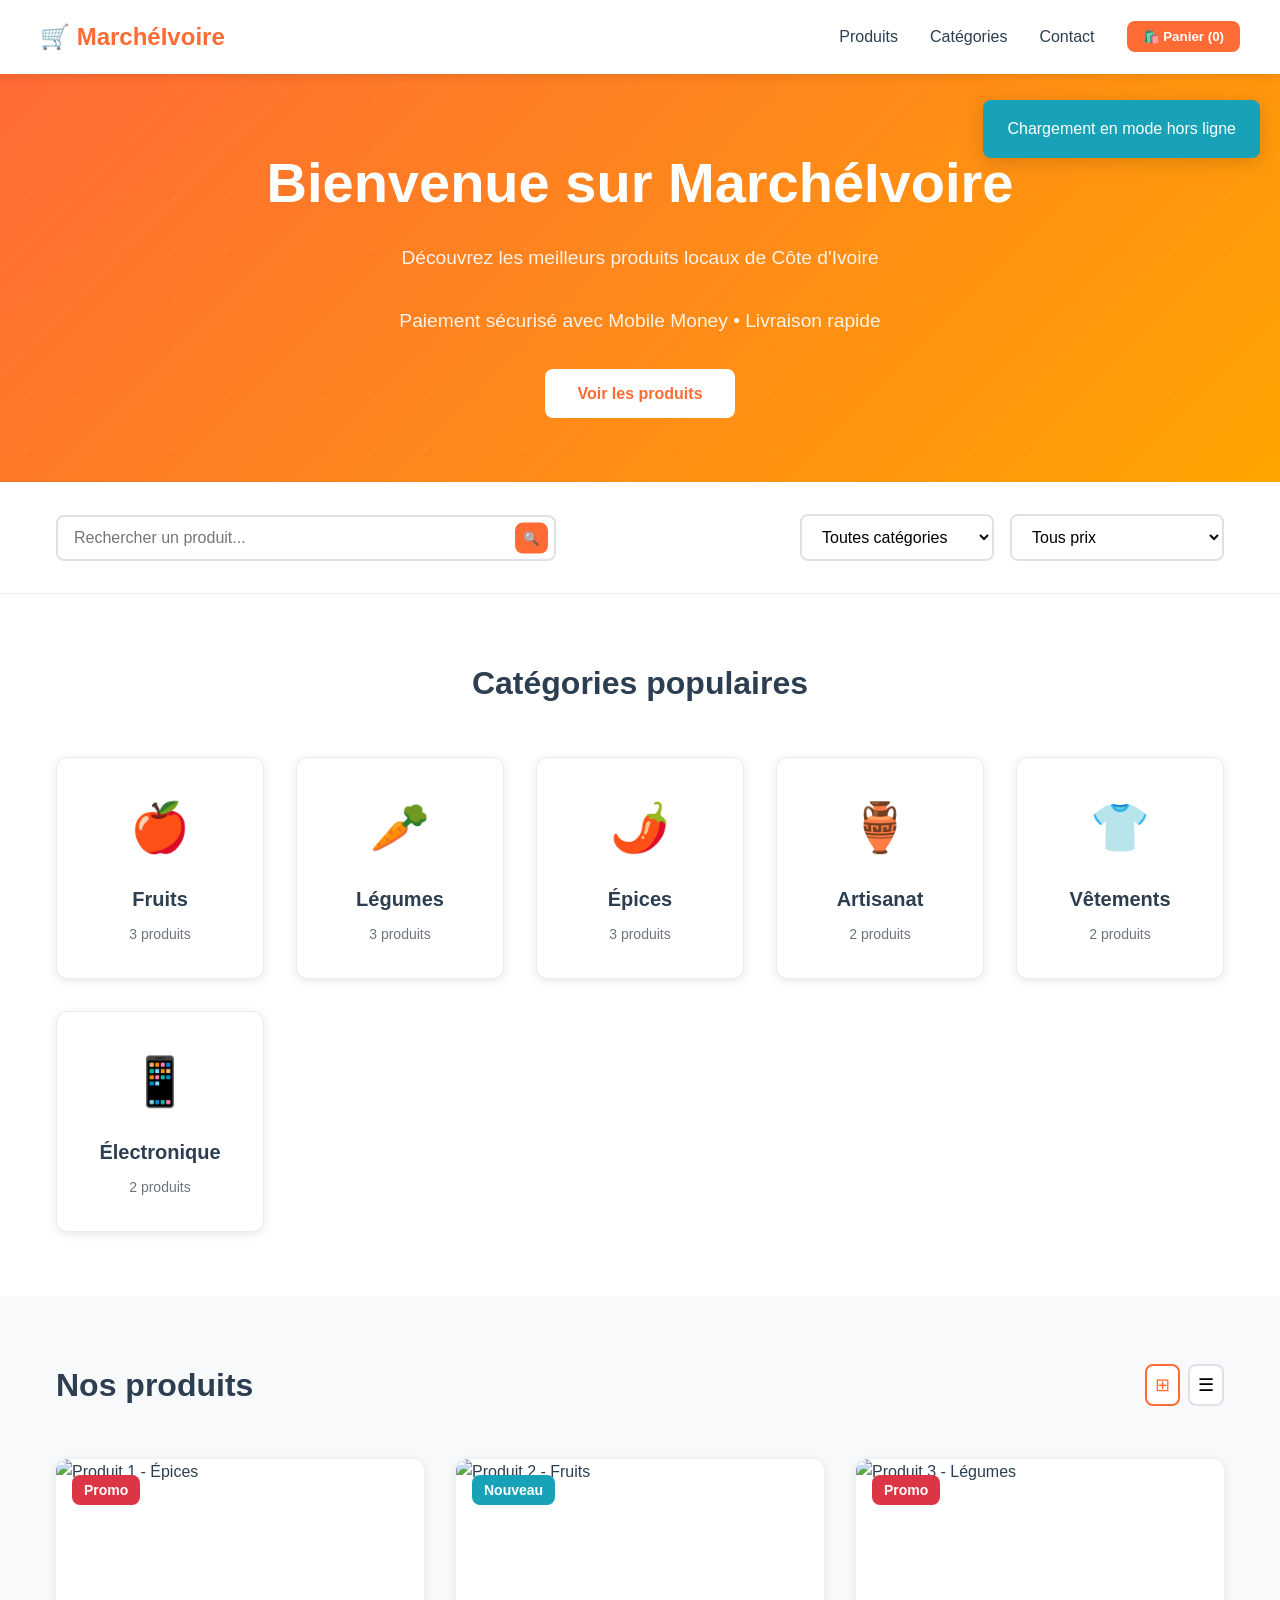
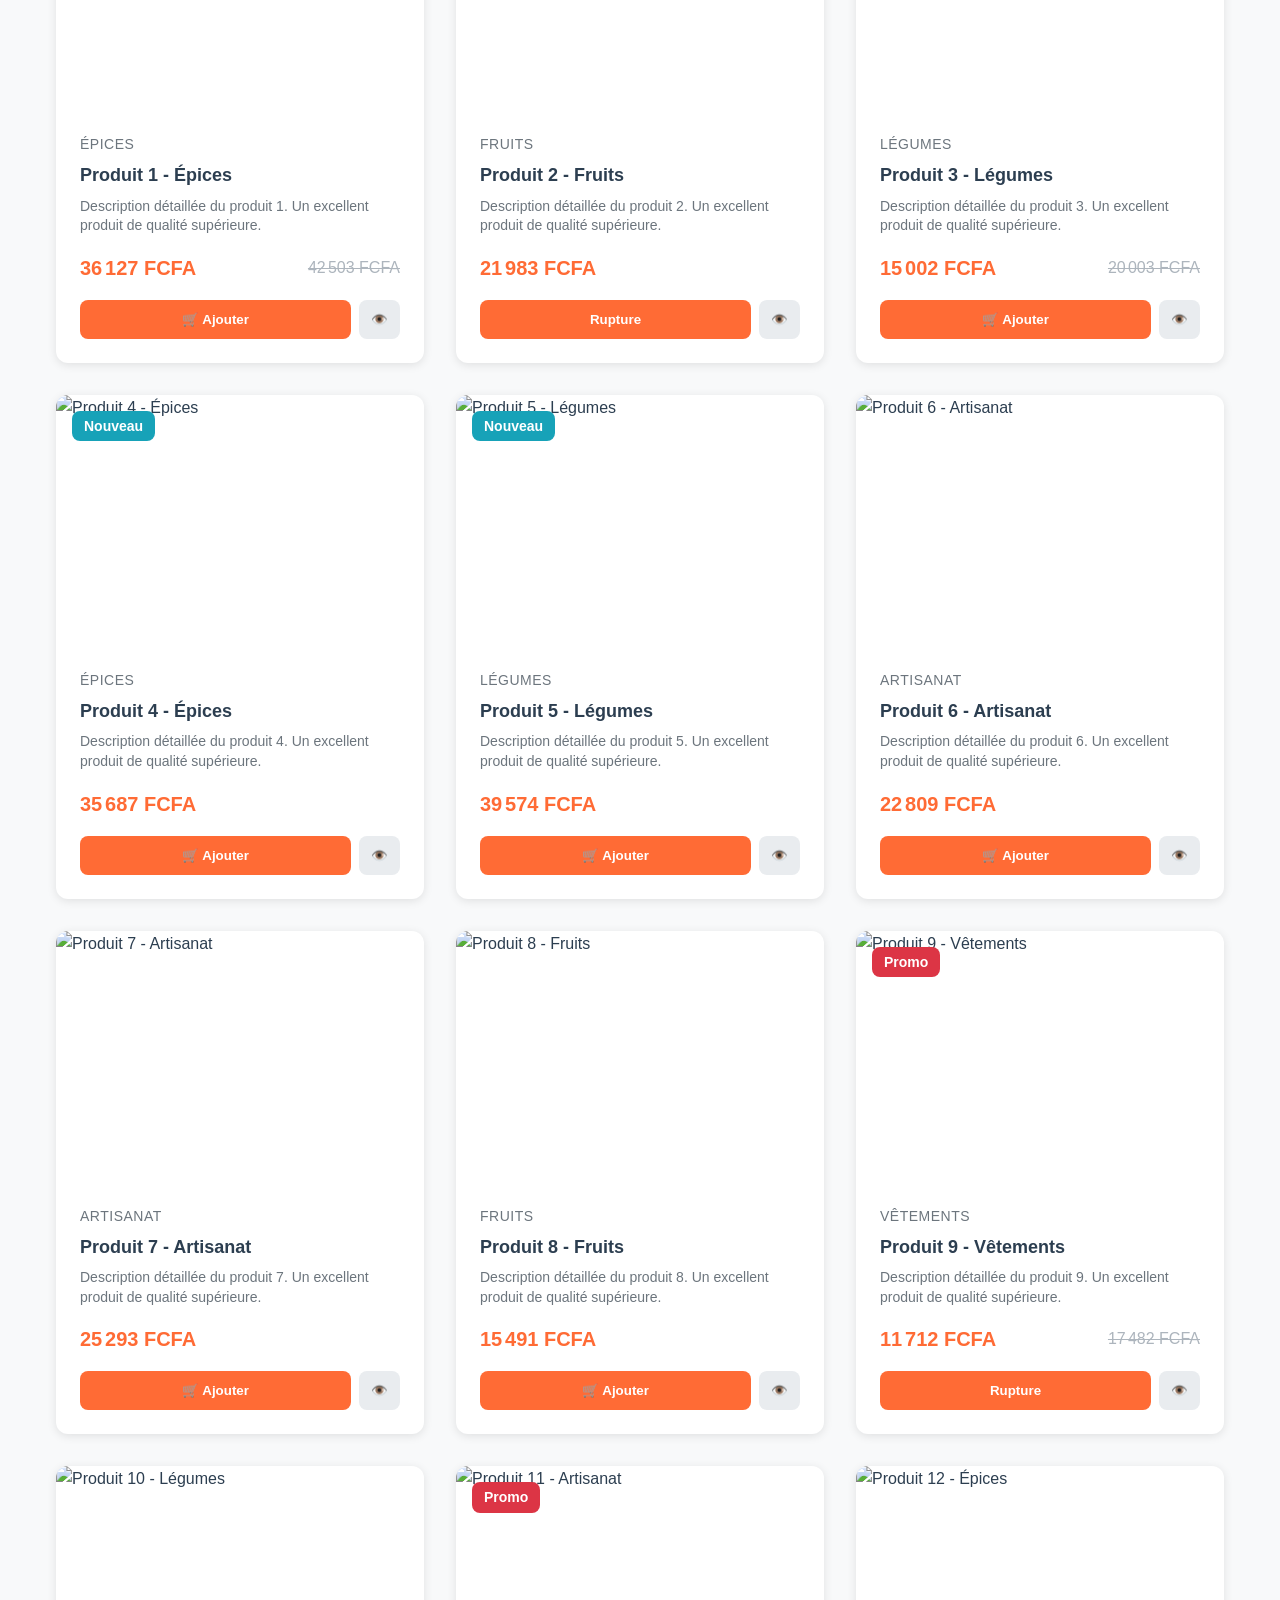
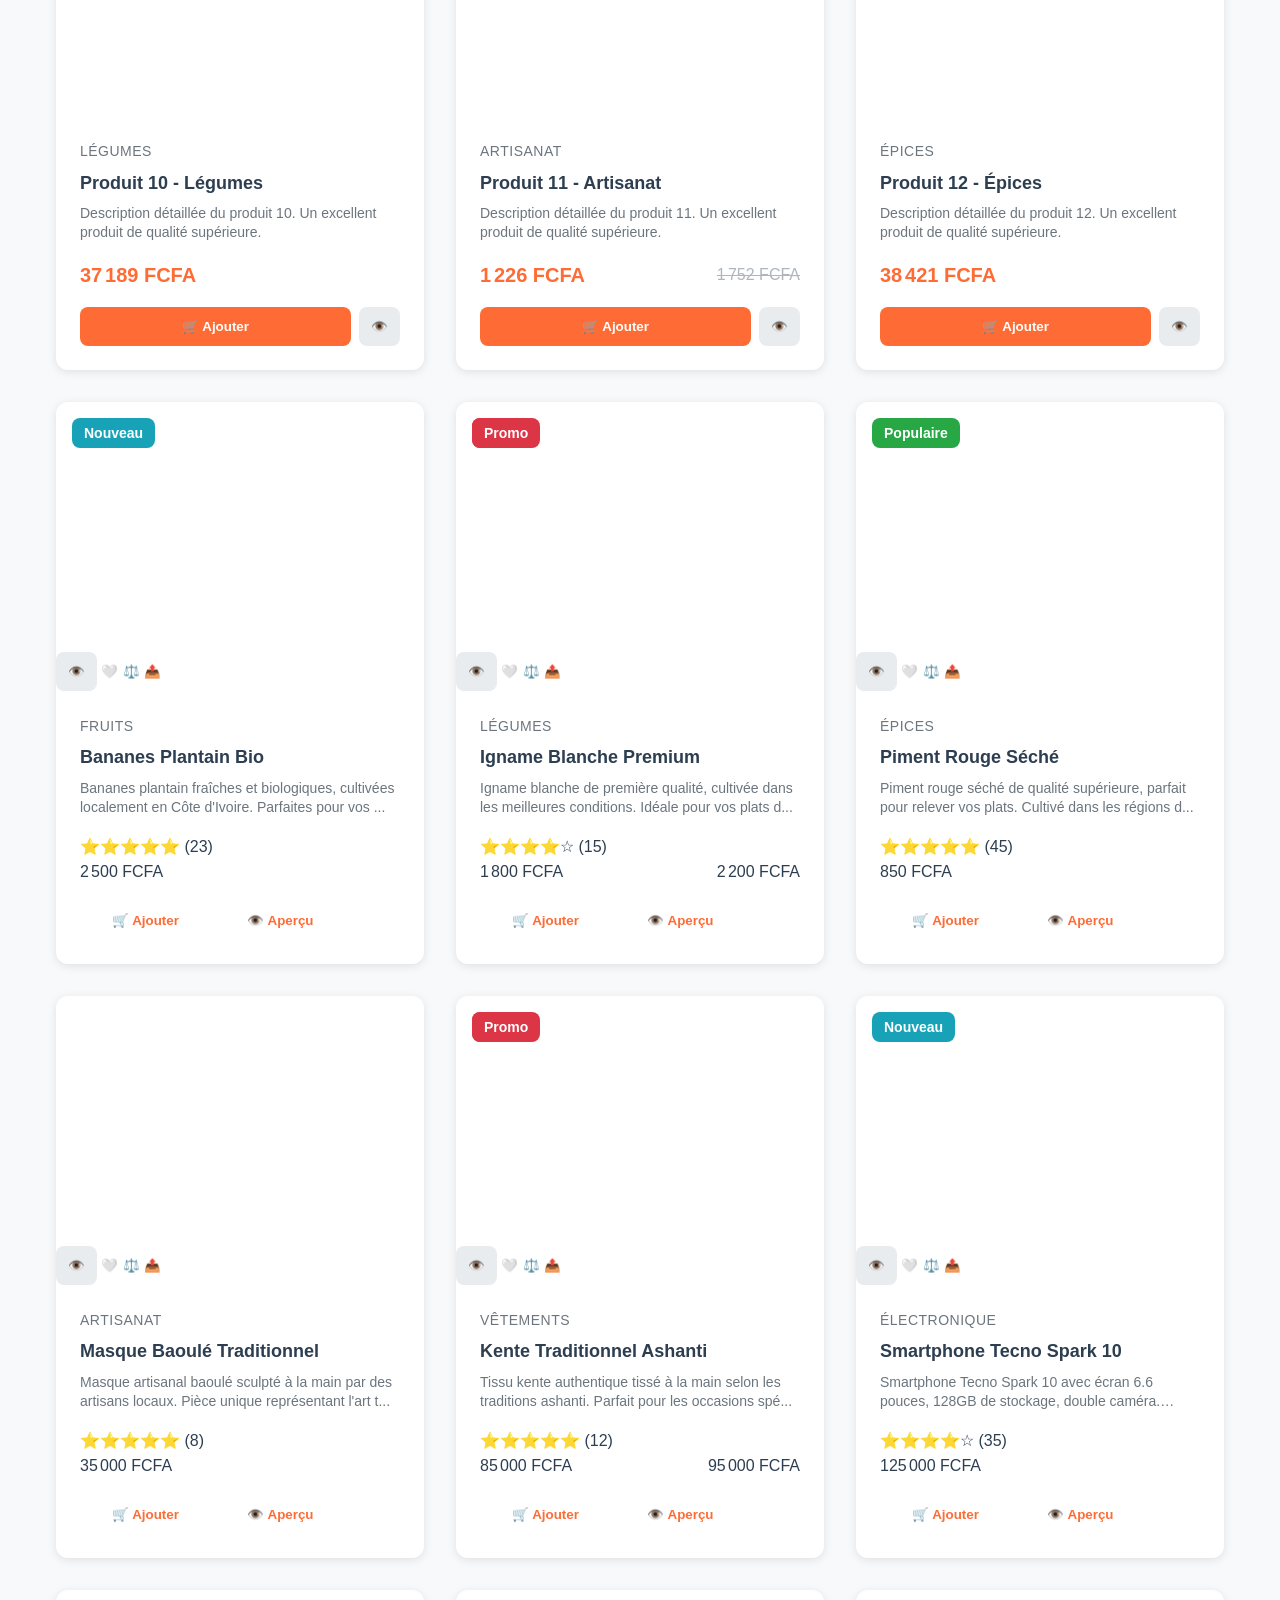
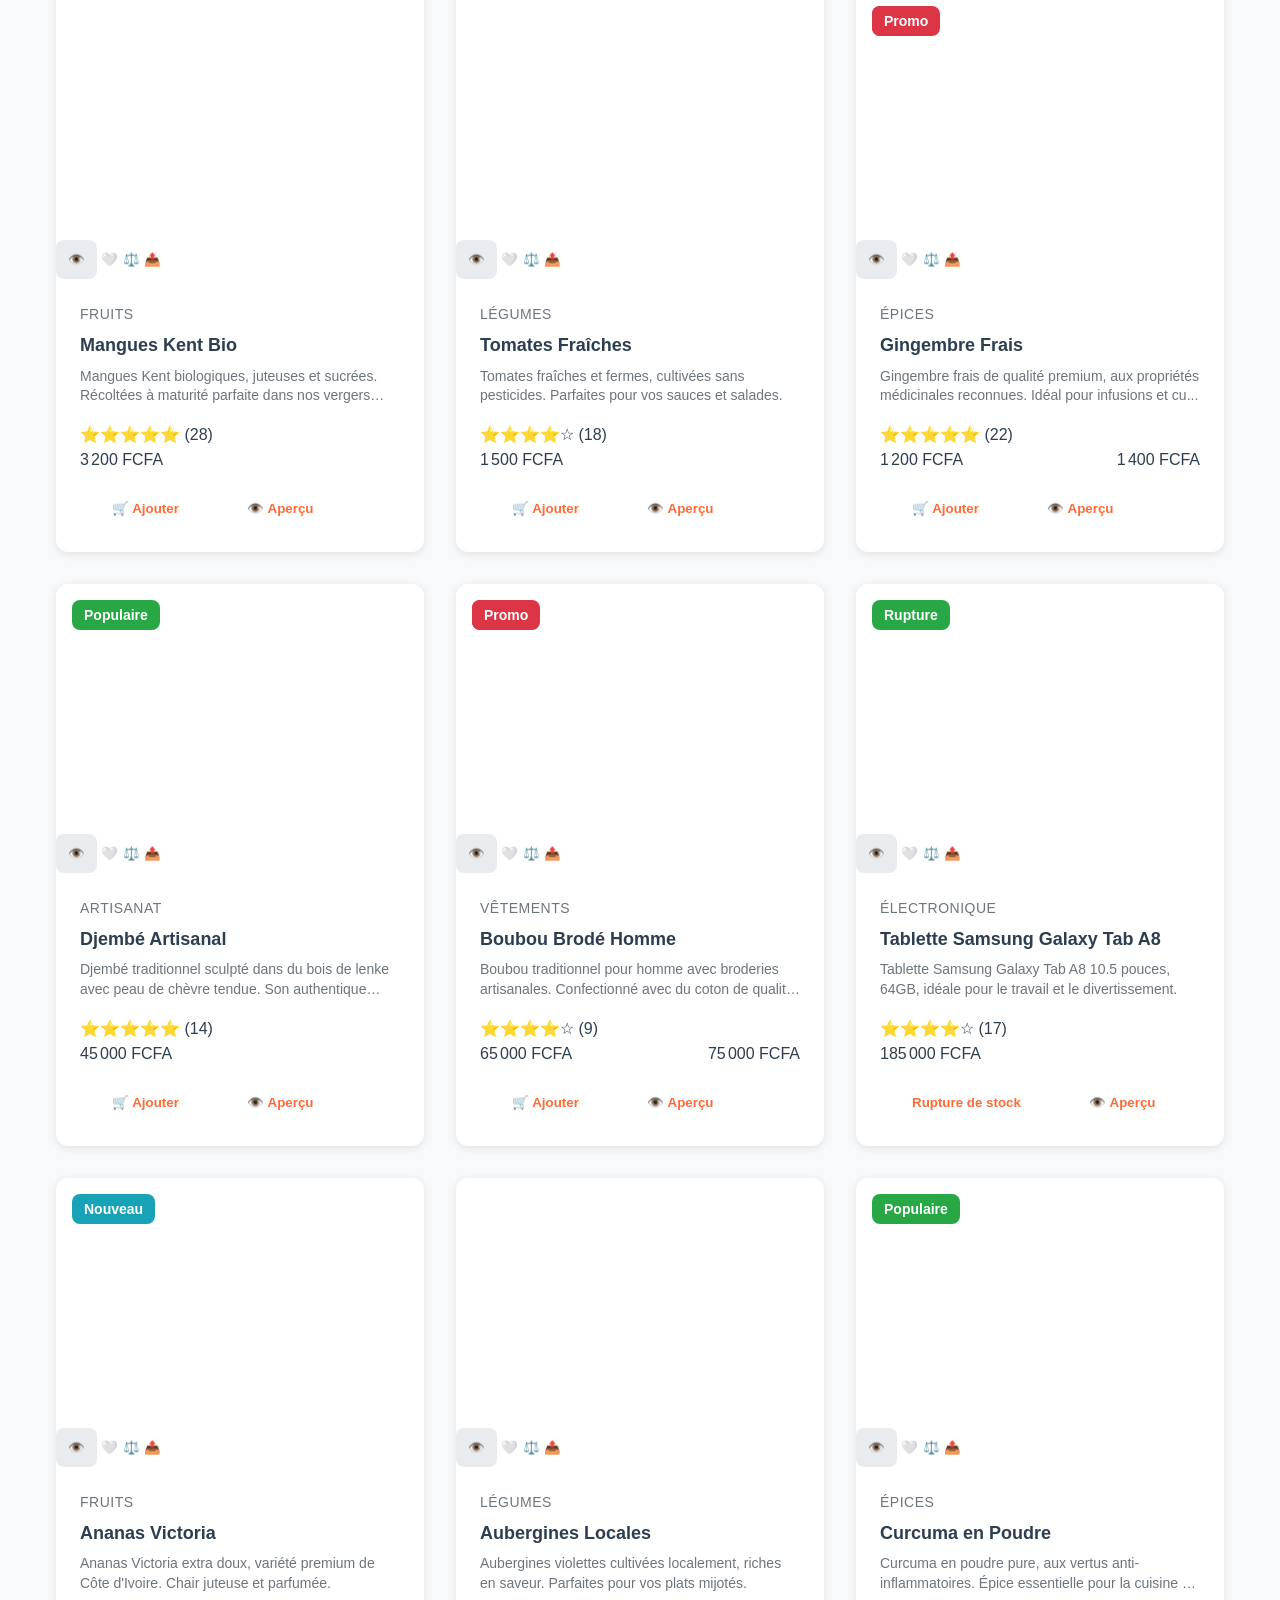
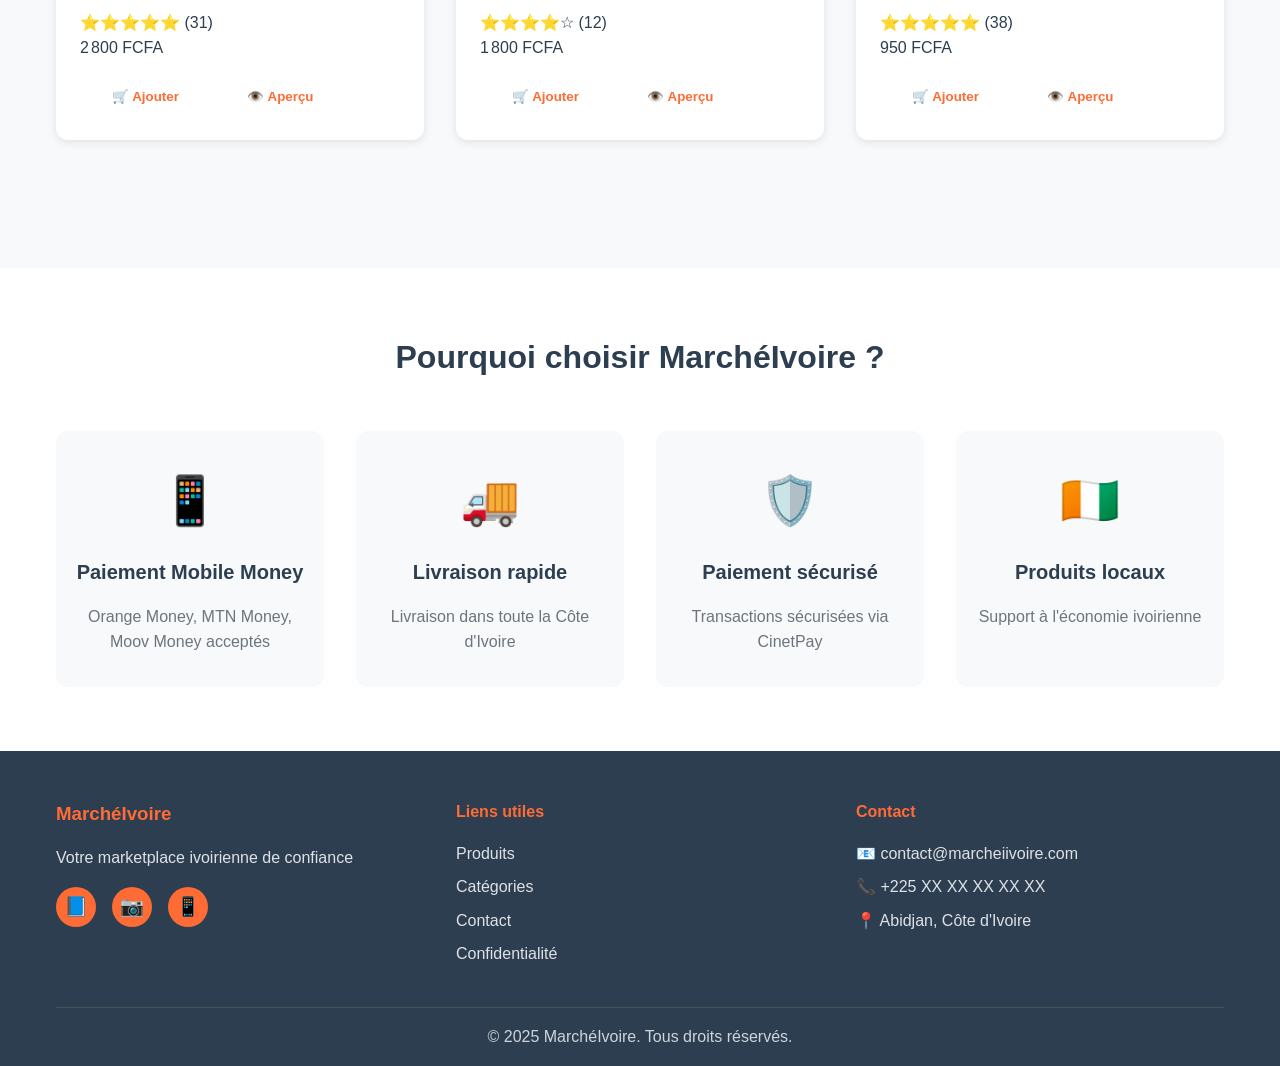
==== index.html @ 926aac63 "first commit" ====
<!DOCTYPE html>
<html lang="fr">
<head>
    <meta charset="UTF-8">
    <meta name="viewport" content="width=device-width, initial-scale=1.0">
    <meta name="description" content="MarchéIvoire - Votre marketplace ivoirienne en ligne. Achetez et vendez des produits locaux avec paiement Mobile Money.">
    <meta name="keywords" content="marché, Côte d'Ivoire, e-commerce, mobile money, produits locaux">
    <meta name="robots" content="index, follow">
    <meta property="og:title" content="MarchéIvoire - Marketplace Ivoirienne">
    <meta property="og:description" content="Découvrez les meilleurs produits locaux de Côte d'Ivoire">
    <meta property="og:type" content="website">
    <meta property="og:url" content="https://marcheiivoire.com">
    <title>MarchéIvoire - Marketplace Ivoirienne</title>
    
    <!-- Preload critical resources -->
    <link rel="preload" href="assets/css/main.css" as="style">
    <link rel="preload" href="assets/js/main.js" as="script">
    
    <!-- CSS -->
    <link rel="stylesheet" href="assets/css/main.css">
    
    <!-- Favicon -->
    <link rel="icon" type="image/x-icon" href="assets/images/favicon.ico">
    
    <!-- PWA Manifest -->
    <link rel="manifest" href="manifest.json">
    <meta name="theme-color" content="#FF6B35">
    
    <!-- Critical CSS for above-the-fold content -->
    <style>
        :root {
            --primary: #FF6B35;
            --primary-dark: #E55A2B;
            --secondary: #FFA500;
            --success: #28A745;
            --warning: #FFC107;
            --danger: #DC3545;
            --dark: #2C3E50;
            --light: #F8F9FA;
            --white: #FFFFFF;
            --shadow: 0 2px 10px rgba(0,0,0,0.1);
            --border-radius: 8px;
            --transition: all 0.3s ease;
        }
        
        * {
            margin: 0;
            padding: 0;
            box-sizing: border-box;
        }
        
        body {
            font-family: 'Segoe UI', Tahoma, Geneva, Verdana, sans-serif;
            line-height: 1.6;
            color: var(--dark);
            background: var(--light);
        }
        
        .container {
            max-width: 1200px;
            margin: 0 auto;
            padding: 0 1rem;
        }
        
        .header {
            background: var(--white);
            box-shadow: var(--shadow);
            position: sticky;
            top: 0;
            z-index: 1000;
        }
        
        .nav {
            display: flex;
            justify-content: space-between;
            align-items: center;
            padding: 1rem 0;
        }
        
        .logo {
            font-size: 1.5rem;
            font-weight: bold;
            color: var(--primary);
            text-decoration: none;
        }
        
        .hero {
            background: linear-gradient(135deg, var(--primary) 0%, var(--secondary) 100%);
            color: var(--white);
            padding: 4rem 0;
            text-align: center;
        }
        
        .hero h1 {
            font-size: clamp(2rem, 5vw, 3.5rem);
            margin-bottom: 1rem;
            font-weight: 700;
        }
        
        .hero p {
            font-size: 1.2rem;
            margin-bottom: 2rem;
            opacity: 0.9;
        }
        
        .btn {
            display: inline-block;
            padding: 0.75rem 2rem;
            background: var(--white);
            color: var(--primary);
            text-decoration: none;
            border-radius: var(--border-radius);
            font-weight: 600;
            transition: var(--transition);
            border: none;
            cursor: pointer;
        }
        
        .btn:hover {
            transform: translateY(-2px);
            box-shadow: var(--shadow);
        }
        
        .loading {
            display: none;
            text-align: center;
            padding: 2rem;
        }
        
        .spinner {
            width: 40px;
            height: 40px;
            border: 4px solid var(--light);
            border-top: 4px solid var(--primary);
            border-radius: 50%;
            animation: spin 1s linear infinite;
            margin: 0 auto;
        }
        
        @keyframes spin {
            0% { transform: rotate(0deg); }
            100% { transform: rotate(360deg); }
        }
    </style>
</head>
<body>
    <!-- Header -->
    <header class="header">
        <nav class="nav container">
            <a href="/" class="logo">🛒 MarchéIvoire</a>
            <div class="nav-menu">
                <a href="#produits" class="nav-link">Produits</a>
                <a href="#categories" class="nav-link">Catégories</a>
                <a href="#contact" class="nav-link">Contact</a>
                <button class="cart-btn" id="cartBtn">
                    🛍️ Panier (<span id="cartCount">0</span>)
                </button>
                <button class="menu-toggle" id="menuToggle">☰</button>
            </div>
        </nav>
    </header>

    <!-- Hero Section -->
    <section class="hero">
        <div class="container">
            <h1>Bienvenue sur MarchéIvoire</h1>
            <p>Découvrez les meilleurs produits locaux de Côte d'Ivoire</p>
            <p>Paiement sécurisé avec Mobile Money • Livraison rapide</p>
            <a href="#produits" class="btn">Voir les produits</a>
        </div>
    </section>

    <!-- Search & Filter Section -->
    <section class="search-section">
        <div class="container">
            <div class="search-filter-bar">
                <div class="search-box">
                    <input type="text" id="searchInput" placeholder="Rechercher un produit...">
                    <button type="button" id="searchBtn">🔍</button>
                </div>
                <div class="filter-controls">
                    <select id="categoryFilter">
                        <option value="">Toutes catégories</option>
                    </select>
                    <select id="priceFilter">
                        <option value="">Tous prix</option>
                        <option value="0-5000">0 - 5,000 FCFA</option>
                        <option value="5000-15000">5,000 - 15,000 FCFA</option>
                        <option value="15000-50000">15,000 - 50,000 FCFA</option>
                        <option value="50000+">50,000+ FCFA</option>
                    </select>
                </div>
            </div>
        </div>
    </section>

    <!-- Categories Section -->
    <section id="categories" class="categories-section">
        <div class="container">
            <h2>Catégories populaires</h2>
            <div class="categories-grid" id="categoriesGrid">
                <!-- Dynamically loaded -->
            </div>
        </div>
    </section>

    <!-- Products Section -->
    <section id="produits" class="products-section">
        <div class="container">
            <div class="section-header">
                <h2>Nos produits</h2>
                <div class="view-toggle">
                    <button class="view-btn active" data-view="grid">⊞</button>
                    <button class="view-btn" data-view="list">☰</button>
                </div>
            </div>
            
            <!-- Loading State -->
            <div class="loading" id="productsLoading">
                <div class="spinner"></div>
                <p>Chargement des produits...</p>
            </div>
            
            <!-- Products Grid -->
            <div class="products-grid" id="productsGrid">
                <!-- Dynamically loaded products -->
            </div>
            
            <!-- Load More Button -->
            <div class="load-more-container">
                <button class="btn load-more-btn" id="loadMoreBtn" style="display: none;">
                    Charger plus de produits
                </button>
            </div>
        </div>
    </section>

    <!-- Features Section -->
    <section class="features-section">
        <div class="container">
            <h2>Pourquoi choisir MarchéIvoire ?</h2>
            <div class="features-grid">
                <div class="feature-card">
                    <div class="feature-icon">📱</div>
                    <h3>Paiement Mobile Money</h3>
                    <p>Orange Money, MTN Money, Moov Money acceptés</p>
                </div>
                <div class="feature-card">
                    <div class="feature-icon">🚚</div>
                    <h3>Livraison rapide</h3>
                    <p>Livraison dans toute la Côte d'Ivoire</p>
                </div>
                <div class="feature-card">
                    <div class="feature-icon">🛡️</div>
                    <h3>Paiement sécurisé</h3>
                    <p>Transactions sécurisées via CinetPay</p>
                </div>
                <div class="feature-card">
                    <div class="feature-icon">🇨🇮</div>
                    <h3>Produits locaux</h3>
                    <p>Support à l'économie ivoirienne</p>
                </div>
            </div>
        </div>
    </section>

    <!-- Footer -->
    <footer class="footer">
        <div class="container">
            <div class="footer-content">
                <div class="footer-section">
                    <h3>MarchéIvoire</h3>
                    <p>Votre marketplace ivoirienne de confiance</p>
                    <div class="social-links">
                        <a href="#" aria-label="Facebook">📘</a>
                        <a href="#" aria-label="Instagram">📷</a>
                        <a href="#" aria-label="WhatsApp">📱</a>
                    </div>
                </div>
                <div class="footer-section">
                    <h4>Liens utiles</h4>
                    <ul>
                        <li><a href="#produits">Produits</a></li>
                        <li><a href="#categories">Catégories</a></li>
                        <li><a href="#contact">Contact</a></li>
                        <li><a href="privacy.html">Confidentialité</a></li>
                    </ul>
                </div>
                <div class="footer-section">
                    <h4>Contact</h4>
                    <p>📧 contact@marcheiivoire.com</p>
                    <p>📞 +225 XX XX XX XX XX</p>
                    <p>📍 Abidjan, Côte d'Ivoire</p>
                </div>
            </div>
            <div class="footer-bottom">
                <p>&copy; 2025 MarchéIvoire. Tous droits réservés.</p>
            </div>
        </div>
    </footer>

    <!-- Cart Modal -->
    <div class="modal" id="cartModal">
        <div class="modal-content">
            <div class="modal-header">
                <h3>Votre panier</h3>
                <button class="close-modal" id="closeCartModal">&times;</button>
            </div>
            <div class="modal-body">
                <div id="cartItems"></div>
                <div class="cart-total">
                    <strong>Total: <span id="cartTotal">0</span> FCFA</strong>
                </div>
            </div>
            <div class="modal-footer">
                <button class="btn" id="clearCartBtn">Vider le panier</button>
                <button class="btn btn-primary" id="checkoutBtn">Commander</button>
            </div>
        </div>
    </div>

    <!-- Product Modal -->
    <div class="modal" id="productModal">
        <div class="modal-content product-modal-content">
            <div class="modal-header">
                <button class="close-modal" id="closeProductModal">&times;</button>
            </div>
            <div class="modal-body" id="productModalBody">
                <!-- Product details will be loaded here -->
            </div>
        </div>
    </div>

    <!-- Scripts -->
    <script src="assets/js/config.js"></script>
    <script src="assets/js/utils.js"></script>
    <script src="assets/js/cart.js"></script>
    <script src="assets/js/products.js"></script>
    <script src="assets/js/main.js"></script>
    
    <!-- Service Worker Registration -->
    <script>
        if ('serviceWorker' in navigator) {
            window.addEventListener('load', () => {
                navigator.serviceWorker.register('/sw.js')
                    .then(registration => console.log('SW registered'))
                    .catch(registrationError => console.log('SW registration failed'));
            });
        }
    </script>
</body>
</html>
---- assets/css/main.css ----
/* assets/css/main.css */

:root {
    --primary: #FF6B35;
    --primary-dark: #E55A2B;
    --secondary: #FFA500;
    --success: #28A745;
    --warning: #FFC107;
    --danger: #DC3545;
    --info: #17A2B8;
    --dark: #2C3E50;
    --light: #F8F9FA;
    --white: #FFFFFF;
    --gray-100: #F8F9FA;
    --gray-200: #E9ECEF;
    --gray-300: #DEE2E6;
    --gray-400: #CED4DA;
    --gray-500: #ADB5BD;
    --gray-600: #6C757D;
    --gray-700: #495057;
    --gray-800: #343A40;
    --gray-900: #212529;
    
    /* Shadows */
    --shadow-sm: 0 1px 3px rgba(0,0,0,0.12);
    --shadow: 0 2px 10px rgba(0,0,0,0.1);
    --shadow-lg: 0 4px 20px rgba(0,0,0,0.15);
    
    /* Border radius */
    --border-radius: 8px;
    --border-radius-lg: 12px;
    --border-radius-xl: 16px;
    
    /* Transitions */
    --transition: all 0.3s ease;
    --transition-fast: all 0.15s ease;
    
    /* Fonts */
    --font-size-xs: 0.75rem;
    --font-size-sm: 0.875rem;
    --font-size-base: 1rem;
    --font-size-lg: 1.125rem;
    --font-size-xl: 1.25rem;
    --font-size-2xl: 1.5rem;
    --font-size-3xl: 2rem;
    --font-size-4xl: 2.5rem;
}

/* Reset and Base Styles */
* {
    margin: 0;
    padding: 0;
    box-sizing: border-box;
}

html {
    scroll-behavior: smooth;
}

body {
    font-family: 'Segoe UI', Tahoma, Geneva, Verdana, sans-serif;
    line-height: 1.6;
    color: var(--dark);
    background: var(--light);
    font-size: var(--font-size-base);
}

img {
    max-width: 100%;
    height: auto;
    display: block;
}

a {
    text-decoration: none;
    color: inherit;
}

button {
    border: none;
    background: none;
    cursor: pointer;
    font-family: inherit;
}

input, select, textarea {
    font-family: inherit;
    font-size: inherit;
}

/* Utility Classes */
.container {
    max-width: 1200px;
    margin: 0 auto;
    padding: 0 1rem;
}

.text-center { text-align: center; }
.text-left { text-align: left; }
.text-right { text-align: right; }

.d-none { display: none !important; }
.d-block { display: block !important; }
.d-flex { display: flex !important; }
.d-grid { display: grid !important; }

.justify-center { justify-content: center; }
.justify-between { justify-content: space-between; }
.justify-around { justify-content: space-around; }
.align-center { align-items: center; }

.mb-1 { margin-bottom: 0.5rem; }
.mb-2 { margin-bottom: 1rem; }
.mb-3 { margin-bottom: 1.5rem; }
.mb-4 { margin-bottom: 2rem; }

.mt-1 { margin-top: 0.5rem; }
.mt-2 { margin-top: 1rem; }
.mt-3 { margin-top: 1.5rem; }
.mt-4 { margin-top: 2rem; }

/* Header & Navigation */
.header {
    background: var(--white);
    box-shadow: var(--shadow);
    position: sticky;
    top: 0;
    z-index: 1000;
}

.nav {
    display: flex;
    justify-content: space-between;
    align-items: center;
    padding: 1rem 0;
}

.logo {
    font-size: var(--font-size-2xl);
    font-weight: 700;
    color: var(--primary);
    text-decoration: none;
}

.nav-menu {
    display: flex;
    align-items: center;
    gap: 2rem;
}

.nav-link {
    color: var(--dark);
    font-weight: 500;
    transition: var(--transition);
    padding: 0.5rem 0;
    position: relative;
}

.nav-link:hover {
    color: var(--primary);
}

.nav-link::after {
    content: '';
    position: absolute;
    bottom: 0;
    left: 0;
    width: 0;
    height: 2px;
    background: var(--primary);
    transition: var(--transition);
}

.nav-link:hover::after {
    width: 100%;
}

.cart-btn {
    background: var(--primary);
    color: var(--white);
    padding: 0.5rem 1rem;
    border-radius: var(--border-radius);
    font-weight: 600;
    transition: var(--transition);
}

.cart-btn:hover {
    background: var(--primary-dark);
    transform: translateY(-1px);
}

.menu-toggle {
    display: none;
    font-size: 1.5rem;
    color: var(--dark);
}

/* Hero Section */
.hero {
    background: linear-gradient(135deg, var(--primary) 0%, var(--secondary) 100%);
    color: var(--white);
    padding: 4rem 0;
    text-align: center;
    position: relative;
    overflow: hidden;
}

.hero::before {
    content: '';
    position: absolute;
    top: 0;
    left: 0;
    right: 0;
    bottom: 0;
    background: url('data:image/svg+xml,<svg xmlns="http://www.w3.org/2000/svg" viewBox="0 0 100 100"><circle cx="50" cy="50" r="2" fill="white" opacity="0.1"/></svg>');
    background-size: 50px 50px;
    animation: float 20s infinite linear;
}

@keyframes float {
    0% { transform: translateY(0px) translateX(0px); }
    100% { transform: translateY(-50px) translateX(-50px); }
}

.hero h1 {
    font-size: clamp(2rem, 5vw, 3.5rem);
    margin-bottom: 1rem;
    font-weight: 700;
    position: relative;
    z-index: 1;
}

.hero p {
    font-size: var(--font-size-lg);
    margin-bottom: 1rem;
    opacity: 0.9;
    position: relative;
    z-index: 1;
}

/* Buttons */
.btn {
    display: inline-block;
    padding: 0.75rem 2rem;
    background: var(--white);
    color: var(--primary);
    text-decoration: none;
    border-radius: var(--border-radius);
    font-weight: 600;
    transition: var(--transition);
    border: none;
    cursor: pointer;
    text-align: center;
    min-width: 120px;
}

.btn:hover {
    transform: translateY(-2px);
    box-shadow: var(--shadow-lg);
}

.btn-primary {
    background: var(--primary);
    color: var(--white);
}

.btn-primary:hover {
    background: var(--primary-dark);
}

.btn-secondary {
    background: var(--secondary);
    color: var(--white);
}

.btn-success {
    background: var(--success);
    color: var(--white);
}

.btn-outline {
    background: transparent;
    border: 2px solid var(--primary);
    color: var(--primary);
}

.btn-outline:hover {
    background: var(--primary);
    color: var(--white);
}

/* Search & Filter Section */
.search-section {
    padding: 2rem 0;
    background: var(--white);
    border-bottom: 1px solid var(--gray-200);
}

.search-filter-bar {
    display: grid;
    grid-template-columns: 1fr auto;
    gap: 1rem;
    align-items: center;
}

.search-box {
    position: relative;
    display: flex;
    max-width: 500px;
}

.search-box input {
    flex: 1;
    padding: 0.75rem 3rem 0.75rem 1rem;
    border: 2px solid var(--gray-300);
    border-radius: var(--border-radius);
    font-size: var(--font-size-base);
    transition: var(--transition);
}

.search-box input:focus {
    outline: none;
    border-color: var(--primary);
    box-shadow: 0 0 0 3px rgba(255, 107, 53, 0.1);
}

.search-box button {
    position: absolute;
    right: 0.5rem;
    top: 50%;
    transform: translateY(-50%);
    background: var(--primary);
    color: var(--white);
    padding: 0.5rem;
    border-radius: var(--border-radius);
    transition: var(--transition);
}

.search-box button:hover {
    background: var(--primary-dark);
}

.filter-controls {
    display: flex;
    gap: 1rem;
}

.filter-controls select {
    padding: 0.75rem 1rem;
    border: 2px solid var(--gray-300);
    border-radius: var(--border-radius);
    background: var(--white);
    cursor: pointer;
    transition: var(--transition);
    min-width: 150px;
}

.filter-controls select:focus {
    outline: none;
    border-color: var(--primary);
}

/* Categories Section */
.categories-section {
    padding: 4rem 0;
    background: var(--white);
}

.categories-section h2 {
    text-align: center;
    font-size: var(--font-size-3xl);
    margin-bottom: 3rem;
    color: var(--dark);
}

.categories-grid {
    display: grid;
    grid-template-columns: repeat(auto-fit, minmax(200px, 1fr));
    gap: 2rem;
}

.category-card {
    background: var(--white);
    padding: 2rem 1rem;
    border-radius: var(--border-radius-lg);
    text-align: center;
    box-shadow: var(--shadow);
    transition: var(--transition);
    cursor: pointer;
    border: 1px solid var(--gray-200);
}

.category-card:hover {
    transform: translateY(-5px);
    box-shadow: var(--shadow-lg);
    border-color: var(--primary);
}

.category-icon {
    font-size: 3rem;
    margin-bottom: 1rem;
}

.category-card h3 {
    font-size: var(--font-size-xl);
    margin-bottom: 0.5rem;
    color: var(--dark);
}

.category-card p {
    color: var(--gray-600);
    font-size: var(--font-size-sm);
}

/* Products Section */
.products-section {
    padding: 4rem 0;
    background: var(--gray-100);
}

.section-header {
    display: flex;
    justify-content: space-between;
    align-items: center;
    margin-bottom: 3rem;
}

.section-header h2 {
    font-size: var(--font-size-3xl);
    color: var(--dark);
}

.view-toggle {
    display: flex;
    gap: 0.5rem;
}

.view-btn {
    padding: 0.5rem;
    background: var(--white);
    border: 2px solid var(--gray-300);
    border-radius: var(--border-radius);
    cursor: pointer;
    transition: var(--transition);
    font-size: var(--font-size-lg);
}

.view-btn.active,
.view-btn:hover {
    border-color: var(--primary);
    color: var(--primary);
}

/* Products Grid */
.products-grid {
    display: grid;
    grid-template-columns: repeat(auto-fill, minmax(280px, 1fr));
    gap: 2rem;
}

.products-grid.list-view {
    grid-template-columns: 1fr;
}

.product-card {
    background: var(--white);
    border-radius: var(--border-radius-lg);
    overflow: hidden;
    box-shadow: var(--shadow);
    transition: var(--transition);
    cursor: pointer;
    position: relative;
}

.product-card:hover {
    transform: translateY(-5px);
    box-shadow: var(--shadow-lg);
}

.product-image {
    width: 100%;
    height: 250px;
    object-fit: cover;
    position: relative;
}

.product-badge {
    position: absolute;
    top: 1rem;
    left: 1rem;
    background: var(--success);
    color: var(--white);
    padding: 0.25rem 0.75rem;
    border-radius: var(--border-radius);
    font-size: var(--font-size-sm);
    font-weight: 600;
    z-index: 1;
}

.product-badge.new {
    background: var(--info);
}

.product-badge.sale {
    background: var(--danger);
}

.product-info {
    padding: 1.5rem;
}

.product-category {
    color: var(--gray-600);
    font-size: var(--font-size-sm);
    text-transform: uppercase;
    letter-spacing: 0.5px;
    margin-bottom: 0.5rem;
}

.product-title {
    font-size: var(--font-size-lg);
    font-weight: 600;
    margin-bottom: 0.5rem;
    color: var(--dark);
    line-height: 1.4;
}

.product-description {
  color: var(--gray-600);
  font-size: var(--font-size-sm);
  margin-bottom: 1rem;
  line-height: 1.4;

  overflow: hidden;
  display: -webkit-box;          /* requis pour WebKit */
  -webkit-box-orient: vertical;  /* requis pour WebKit */
  -webkit-line-clamp: 2;         /* version non standard */
  line-clamp: 2;                 /* version standard (future compatibilité) */
}

.product-price {
    display: flex;
    justify-content: space-between;
    align-items: center;
    margin-bottom: 1rem;
}

.price {
    font-size: var(--font-size-xl);
    font-weight: 700;
    color: var(--primary);
}

.price-old {
    font-size: var(--font-size-base);
    color: var(--gray-500);
    text-decoration: line-through;
    margin-left: 0.5rem;
}

.product-actions {
    display: flex;
    gap: 0.5rem;
}

.add-to-cart-btn {
    flex: 1;
    background: var(--primary);
    color: var(--white);
    padding: 0.75rem;
    border-radius: var(--border-radius);
    font-weight: 600;
    transition: var(--transition);
}

.add-to-cart-btn:hover {
    background: var(--primary-dark);
}

.quick-view-btn {
    background: var(--gray-200);
    color: var(--dark);
    padding: 0.75rem;
    border-radius: var(--border-radius);
    transition: var(--transition);
}

.quick-view-btn:hover {
    background: var(--gray-300);
}

/* List View Styles */
.products-grid.list-view .product-card {
    display: flex;
    align-items: center;
    padding: 1rem;
}

.products-grid.list-view .product-image {
    width: 150px;
    height: 150px;
    flex-shrink: 0;
    margin-right: 1.5rem;
    border-radius: var(--border-radius);
}

.products-grid.list-view .product-info {
    flex: 1;
    padding: 0;
}

.products-grid.list-view .product-actions {
    flex-direction: column;
    min-width: 120px;
}

/* Features Section */
.features-section {
    padding: 4rem 0;
    background: var(--white);
}

.features-section h2 {
    text-align: center;
    font-size: var(--font-size-3xl);
    margin-bottom: 3rem;
    color: var(--dark);
}

.features-grid {
    display: grid;
    grid-template-columns: repeat(auto-fit, minmax(250px, 1fr));
    gap: 2rem;
}

.feature-card {
    text-align: center;
    padding: 2rem 1rem;
    border-radius: var(--border-radius-lg);
    background: var(--gray-100);
    transition: var(--transition);
}

.feature-card:hover {
    transform: translateY(-3px);
    box-shadow: var(--shadow);
}

.feature-icon {
    font-size: 3rem;
    margin-bottom: 1rem;
}

.feature-card h3 {
    font-size: var(--font-size-xl);
    margin-bottom: 1rem;
    color: var(--dark);
}

.feature-card p {
    color: var(--gray-600);
    line-height: 1.6;
}

/* Footer */
.footer {
    background: var(--dark);
    color: var(--white);
    padding: 3rem 0 1rem;
}

.footer-content {
    display: grid;
    grid-template-columns: repeat(auto-fit, minmax(250px, 1fr));
    gap: 2rem;
    margin-bottom: 2rem;
}

.footer-section h3,
.footer-section h4 {
    margin-bottom: 1rem;
    color: var(--primary);
}

.footer-section p {
    margin-bottom: 0.5rem;
    color: var(--gray-300);
}

.footer-section ul {
    list-style: none;
}

.footer-section ul li {
    margin-bottom: 0.5rem;
}

.footer-section ul li a {
    color: var(--gray-300);
    transition: var(--transition);
}

.footer-section ul li a:hover {
    color: var(--primary);
}

.social-links {
    display: flex;
    gap: 1rem;
    margin-top: 1rem;
}

.social-links a {
    display: inline-block;
    width: 40px;
    height: 40px;
    background: var(--primary);
    color: var(--white);
    text-align: center;
    line-height: 40px;
    border-radius: 50%;
    transition: var(--transition);
    font-size: 1.2rem;
}

.social-links a:hover {
    background: var(--primary-dark);
    transform: translateY(-2px);
}

.footer-bottom {
    border-top: 1px solid var(--gray-700);
    padding-top: 1rem;
    text-align: center;
    color: var(--gray-400);
}

/* Modal Styles */
.modal {
    display: none;
    position: fixed;
    top: 0;
    left: 0;
    width: 100%;
    height: 100%;
    background: rgba(0, 0, 0, 0.8);
    z-index: 2000;
    backdrop-filter: blur(5px);
}

.modal.active {
    display: flex;
    align-items: center;
    justify-content: center;
    animation: fadeIn 0.3s ease;
}

@keyframes fadeIn {
    from { opacity: 0; }
    to { opacity: 1; }
}

.modal-content {
    background: var(--white);
    border-radius: var(--border-radius-lg);
    width: 90%;
    max-width: 600px;
    max-height: 90vh;
    overflow-y: auto;
    box-shadow: var(--shadow-lg);
    animation: slideUp 0.3s ease;
}

@keyframes slideUp {
    from {
        opacity: 0;
        transform: translateY(50px);
    }
    to {
        opacity: 1;
        transform: translateY(0);
    }
}

.product-modal-content {
    max-width: 800px;
}

.modal-header {
    display: flex;
    justify-content: space-between;
    align-items: center;
    padding: 1.5rem;
    border-bottom: 1px solid var(--gray-200);
}

.modal-header h3 {
    font-size: var(--font-size-xl);
    color: var(--dark);
}

.close-modal {
    font-size: 2rem;
    color: var(--gray-500);
    background: none;
    border: none;
    cursor: pointer;
    transition: var(--transition);
    width: 40px;
    height: 40px;
    display: flex;
    align-items: center;
    justify-content: center;
    border-radius: 50%;
}

.close-modal:hover {
    background: var(--gray-100);
    color: var(--dark);
}

.modal-body {
    padding: 1.5rem;
}

.modal-footer {
    display: flex;
    justify-content: space-between;
    padding: 1.5rem;
    border-top: 1px solid var(--gray-200);
    gap: 1rem;
}

/* Cart Styles */
.cart-item {
    display: flex;
    align-items: center;
    padding: 1rem 0;
    border-bottom: 1px solid var(--gray-200);
}

.cart-item:last-child {
    border-bottom: none;
}

.cart-item-image {
    width: 60px;
    height: 60px;
    object-fit: cover;
    border-radius: var(--border-radius);
    margin-right: 1rem;
}

.cart-item-info {
    flex: 1;
}

.cart-item-title {
    font-weight: 600;
    margin-bottom: 0.25rem;
    color: var(--dark);
}

.cart-item-price {
    color: var(--primary);
    font-weight: 600;
}

.cart-item-actions {
    display: flex;
    align-items: center;
    gap: 0.5rem;
}

.quantity-controls {
    display: flex;
    align-items: center;
    gap: 0.5rem;
}

.quantity-btn {
    width: 30px;
    height: 30px;
    display: flex;
    align-items: center;
    justify-content: center;
    background: var(--gray-200);
    border: none;
    border-radius: 50%;
    cursor: pointer;
    transition: var(--transition);
    font-weight: 600;
}

.quantity-btn:hover {
    background: var(--gray-300);
}

.quantity-input {
    width: 50px;
    text-align: center;
    border: 1px solid var(--gray-300);
    border-radius: var(--border-radius);
    padding: 0.25rem;
}

.remove-item-btn {
    color: var(--danger);
    background: none;
    border: none;
    cursor: pointer;
    font-size: 1.2rem;
    padding: 0.25rem;
    border-radius: var(--border-radius);
    transition: var(--transition);
}

.remove-item-btn:hover {
    background: rgba(220, 53, 69, 0.1);
}

.cart-total {
    text-align: center;
    padding: 1rem 0;
    font-size: var(--font-size-lg);
    border-top: 2px solid var(--gray-200);
    margin-top: 1rem;
}

.empty-cart {
    text-align: center;
    padding: 2rem;
    color: var(--gray-600);
}

.empty-cart-icon {
    font-size: 4rem;
    margin-bottom: 1rem;
    color: var(--gray-400);
}

/* Product Detail Modal */
.product-detail {
    display: grid;
    grid-template-columns: 1fr 1fr;
    gap: 2rem;
}

.product-detail-image {
    width: 100%;
    height: 300px;
    object-fit: cover;
    border-radius: var(--border-radius);
}

.product-detail-info h2 {
    font-size: var(--font-size-2xl);
    margin-bottom: 1rem;
    color: var(--dark);
}

.product-detail-category {
    color: var(--gray-600);
    font-size: var(--font-size-sm);
    text-transform: uppercase;
    letter-spacing: 0.5px;
    margin-bottom: 1rem;
}

.product-detail-price {
    font-size: var(--font-size-2xl);
    font-weight: 700;
    color: var(--primary);
    margin-bottom: 1rem;
}

.product-detail-description {
    color: var(--gray-700);
    line-height: 1.6;
    margin-bottom: 2rem;
}

.product-detail-actions {
    display: flex;
    gap: 1rem;
}

/* Loading States */
.loading {
    display: none;
    text-align: center;
    padding: 2rem;
}

.loading.active {
    display: block;
}

.spinner {
    width: 40px;
    height: 40px;
    border: 4px solid var(--gray-200);
    border-top: 4px solid var(--primary);
    border-radius: 50%;
    animation: spin 1s linear infinite;
    margin: 0 auto 1rem;
}

@keyframes spin {
    0% { transform: rotate(0deg); }
    100% { transform: rotate(360deg); }
}

.skeleton {
    background: linear-gradient(90deg, #f0f0f0 25%, #e0e0e0 50%, #f0f0f0 75%);
    background-size: 200% 100%;
    animation: loading 1.5s infinite;
}

@keyframes loading {
    0% { background-position: 200% 0; }
    100% { background-position: -200% 0; }
}

.skeleton-text {
    height: 1rem;
    border-radius: 4px;
    margin-bottom: 0.5rem;
}

.skeleton-title {
    height: 1.5rem;
    border-radius: 4px;
    margin-bottom: 1rem;
    width: 80%;
}

.skeleton-image {
    height: 250px;
    border-radius: var(--border-radius);
    margin-bottom: 1rem;
}

/* Load More */
.load-more-container {
    text-align: center;
    padding: 2rem 0;
}

.load-more-btn {
    background: var(--primary);
    color: var(--white);
    padding: 1rem 2rem;
    border-radius: var(--border-radius);
    font-weight: 600;
    transition: var(--transition);
    cursor: pointer;
}

.load-more-btn:hover {
    background: var(--primary-dark);
}

.load-more-btn:disabled {
    background: var(--gray-400);
    cursor: not-allowed;
}

/* Notification */
.notification {
    position: fixed;
    top: 100px;
    right: 20px;
    background: var(--success);
    color: var(--white);
    padding: 1rem 1.5rem;
    border-radius: var(--border-radius);
    box-shadow: var(--shadow-lg);
    z-index: 3000;
    transform: translateX(100%);
    transition: transform 0.3s ease;
}

.notification.show {
    transform: translateX(0);
}

.notification.error {
    background: var(--danger);
}

.notification.warning {
    background: var(--warning);
    color: var(--dark);
}

.notification.info {
    background: var(--info);
}

/* Responsive Design */
@media (max-width: 768px) {
    .container {
        padding: 0 0.75rem;
    }
    
    .nav-menu {
        position: fixed;
        top: 100%;
        left: 0;
        right: 0;
        background: var(--white);
        flex-direction: column;
        padding: 1rem;
        box-shadow: var(--shadow);
        transform: translateY(-100%);
        transition: var(--transition);
        gap: 1rem;
    }
    
    .nav-menu.active {
        transform: translateY(0);
    }
    
    .menu-toggle {
        display: block;
    }
    
    .hero {
        padding: 2rem 0;
    }
    
    .hero h1 {
        font-size: 2rem;
    }
    
    .hero p {
        font-size: var(--font-size-base);
    }
    
    .search-filter-bar {
        grid-template-columns: 1fr;
        gap: 1rem;
    }
    
    .filter-controls {
        flex-direction: column;
        gap: 0.5rem;
    }
    
    .filter-controls select {
        min-width: auto;
        width: 100%;
    }
    
    .section-header {
        flex-direction: column;
        gap: 1rem;
        text-align: center;
    }
    
    .products-grid {
        grid-template-columns: repeat(auto-fill, minmax(250px, 1fr));
        gap: 1rem;
    }
    
    .categories-grid {
        grid-template-columns: repeat(auto-fit, minmax(150px, 1fr));
        gap: 1rem;
    }
    
    .features-grid {
        grid-template-columns: 1fr;
        gap: 1rem;
    }
    
    .footer-content {
        grid-template-columns: 1fr;
        gap: 1.5rem;
    }
    
    .modal-content {
        width: 95%;
        margin: 1rem;
    }
    
    .modal-footer {
        flex-direction: column;
    }
    
    .product-detail {
        grid-template-columns: 1fr;
        gap: 1rem;
    }
    
    .product-detail-actions {
        flex-direction: column;
    }
    
    .cart-item {
        flex-direction: column;
        align-items: flex-start;
        gap: 0.5rem;
    }
    
    .cart-item-image {
        width: 80px;
        height: 80px;
        margin-right: 0;
    }
    
    .cart-item-actions {
        width: 100%;
        justify-content: space-between;
    }
}

@media (max-width: 480px) {
    .products-grid {
        grid-template-columns: 1fr;
    }
    
    .categories-grid {
        grid-template-columns: repeat(2, 1fr);
    }
    
    .hero {
        padding: 1.5rem 0;
    }
    
    .btn {
        padding: 0.5rem 1rem;
        font-size: var(--font-size-sm);
    }
}

/* Print Styles */
@media print {
    .header,
    .footer,
    .modal,
    .btn,
    .search-section {
        display: none !important;
    }
    
    .products-grid {
        grid-template-columns: repeat(2, 1fr);
        gap: 1rem;
    }
    
    .product-card {
        break-inside: avoid;
        box-shadow: none;
        border: 1px solid var(--gray-300);
    }
}

/* High Contrast Mode */
@media (prefers-contrast: high) {
    :root {
        --primary: #000000;
        --secondary: #000000;
        --dark: #000000;
        --gray-600: #000000;
    }
    
    .btn {
        border: 2px solid currentColor;
    }
}

/* Reduced Motion */
@media (prefers-reduced-motion: reduce) {
    *,
    *::before,
    *::after {
        animation-duration: 0.01ms !important;
        animation-iteration-count: 1 !important;
        transition-duration: 0.01ms !important;
        scroll-behavior: auto !important;
    }
}
---- assets/css/main.css ----
/* assets/css/main.css */

:root {
    --primary: #FF6B35;
    --primary-dark: #E55A2B;
    --secondary: #FFA500;
    --success: #28A745;
    --warning: #FFC107;
    --danger: #DC3545;
    --info: #17A2B8;
    --dark: #2C3E50;
    --light: #F8F9FA;
    --white: #FFFFFF;
    --gray-100: #F8F9FA;
    --gray-200: #E9ECEF;
    --gray-300: #DEE2E6;
    --gray-400: #CED4DA;
    --gray-500: #ADB5BD;
    --gray-600: #6C757D;
    --gray-700: #495057;
    --gray-800: #343A40;
    --gray-900: #212529;
    
    /* Shadows */
    --shadow-sm: 0 1px 3px rgba(0,0,0,0.12);
    --shadow: 0 2px 10px rgba(0,0,0,0.1);
    --shadow-lg: 0 4px 20px rgba(0,0,0,0.15);
    
    /* Border radius */
    --border-radius: 8px;
    --border-radius-lg: 12px;
    --border-radius-xl: 16px;
    
    /* Transitions */
    --transition: all 0.3s ease;
    --transition-fast: all 0.15s ease;
    
    /* Fonts */
    --font-size-xs: 0.75rem;
    --font-size-sm: 0.875rem;
    --font-size-base: 1rem;
    --font-size-lg: 1.125rem;
    --font-size-xl: 1.25rem;
    --font-size-2xl: 1.5rem;
    --font-size-3xl: 2rem;
    --font-size-4xl: 2.5rem;
}

/* Reset and Base Styles */
* {
    margin: 0;
    padding: 0;
    box-sizing: border-box;
}

html {
    scroll-behavior: smooth;
}

body {
    font-family: 'Segoe UI', Tahoma, Geneva, Verdana, sans-serif;
    line-height: 1.6;
    color: var(--dark);
    background: var(--light);
    font-size: var(--font-size-base);
}

img {
    max-width: 100%;
    height: auto;
    display: block;
}

a {
    text-decoration: none;
    color: inherit;
}

button {
    border: none;
    background: none;
    cursor: pointer;
    font-family: inherit;
}

input, select, textarea {
    font-family: inherit;
    font-size: inherit;
}

/* Utility Classes */
.container {
    max-width: 1200px;
    margin: 0 auto;
    padding: 0 1rem;
}

.text-center { text-align: center; }
.text-left { text-align: left; }
.text-right { text-align: right; }

.d-none { display: none !important; }
.d-block { display: block !important; }
.d-flex { display: flex !important; }
.d-grid { display: grid !important; }

.justify-center { justify-content: center; }
.justify-between { justify-content: space-between; }
.justify-around { justify-content: space-around; }
.align-center { align-items: center; }

.mb-1 { margin-bottom: 0.5rem; }
.mb-2 { margin-bottom: 1rem; }
.mb-3 { margin-bottom: 1.5rem; }
.mb-4 { margin-bottom: 2rem; }

.mt-1 { margin-top: 0.5rem; }
.mt-2 { margin-top: 1rem; }
.mt-3 { margin-top: 1.5rem; }
.mt-4 { margin-top: 2rem; }

/* Header & Navigation */
.header {
    background: var(--white);
    box-shadow: var(--shadow);
    position: sticky;
    top: 0;
    z-index: 1000;
}

.nav {
    display: flex;
    justify-content: space-between;
    align-items: center;
    padding: 1rem 0;
}

.logo {
    font-size: var(--font-size-2xl);
    font-weight: 700;
    color: var(--primary);
    text-decoration: none;
}

.nav-menu {
    display: flex;
    align-items: center;
    gap: 2rem;
}

.nav-link {
    color: var(--dark);
    font-weight: 500;
    transition: var(--transition);
    padding: 0.5rem 0;
    position: relative;
}

.nav-link:hover {
    color: var(--primary);
}

.nav-link::after {
    content: '';
    position: absolute;
    bottom: 0;
    left: 0;
    width: 0;
    height: 2px;
    background: var(--primary);
    transition: var(--transition);
}

.nav-link:hover::after {
    width: 100%;
}

.cart-btn {
    background: var(--primary);
    color: var(--white);
    padding: 0.5rem 1rem;
    border-radius: var(--border-radius);
    font-weight: 600;
    transition: var(--transition);
}

.cart-btn:hover {
    background: var(--primary-dark);
    transform: translateY(-1px);
}

.menu-toggle {
    display: none;
    font-size: 1.5rem;
    color: var(--dark);
}

/* Hero Section */
.hero {
    background: linear-gradient(135deg, var(--primary) 0%, var(--secondary) 100%);
    color: var(--white);
    padding: 4rem 0;
    text-align: center;
    position: relative;
    overflow: hidden;
}

.hero::before {
    content: '';
    position: absolute;
    top: 0;
    left: 0;
    right: 0;
    bottom: 0;
    background: url('data:image/svg+xml,<svg xmlns="http://www.w3.org/2000/svg" viewBox="0 0 100 100"><circle cx="50" cy="50" r="2" fill="white" opacity="0.1"/></svg>');
    background-size: 50px 50px;
    animation: float 20s infinite linear;
}

@keyframes float {
    0% { transform: translateY(0px) translateX(0px); }
    100% { transform: translateY(-50px) translateX(-50px); }
}

.hero h1 {
    font-size: clamp(2rem, 5vw, 3.5rem);
    margin-bottom: 1rem;
    font-weight: 700;
    position: relative;
    z-index: 1;
}

.hero p {
    font-size: var(--font-size-lg);
    margin-bottom: 1rem;
    opacity: 0.9;
    position: relative;
    z-index: 1;
}

/* Buttons */
.btn {
    display: inline-block;
    padding: 0.75rem 2rem;
    background: var(--white);
    color: var(--primary);
    text-decoration: none;
    border-radius: var(--border-radius);
    font-weight: 600;
    transition: var(--transition);
    border: none;
    cursor: pointer;
    text-align: center;
    min-width: 120px;
}

.btn:hover {
    transform: translateY(-2px);
    box-shadow: var(--shadow-lg);
}

.btn-primary {
    background: var(--primary);
    color: var(--white);
}

.btn-primary:hover {
    background: var(--primary-dark);
}

.btn-secondary {
    background: var(--secondary);
    color: var(--white);
}

.btn-success {
    background: var(--success);
    color: var(--white);
}

.btn-outline {
    background: transparent;
    border: 2px solid var(--primary);
    color: var(--primary);
}

.btn-outline:hover {
    background: var(--primary);
    color: var(--white);
}

/* Search & Filter Section */
.search-section {
    padding: 2rem 0;
    background: var(--white);
    border-bottom: 1px solid var(--gray-200);
}

.search-filter-bar {
    display: grid;
    grid-template-columns: 1fr auto;
    gap: 1rem;
    align-items: center;
}

.search-box {
    position: relative;
    display: flex;
    max-width: 500px;
}

.search-box input {
    flex: 1;
    padding: 0.75rem 3rem 0.75rem 1rem;
    border: 2px solid var(--gray-300);
    border-radius: var(--border-radius);
    font-size: var(--font-size-base);
    transition: var(--transition);
}

.search-box input:focus {
    outline: none;
    border-color: var(--primary);
    box-shadow: 0 0 0 3px rgba(255, 107, 53, 0.1);
}

.search-box button {
    position: absolute;
    right: 0.5rem;
    top: 50%;
    transform: translateY(-50%);
    background: var(--primary);
    color: var(--white);
    padding: 0.5rem;
    border-radius: var(--border-radius);
    transition: var(--transition);
}

.search-box button:hover {
    background: var(--primary-dark);
}

.filter-controls {
    display: flex;
    gap: 1rem;
}

.filter-controls select {
    padding: 0.75rem 1rem;
    border: 2px solid var(--gray-300);
    border-radius: var(--border-radius);
    background: var(--white);
    cursor: pointer;
    transition: var(--transition);
    min-width: 150px;
}

.filter-controls select:focus {
    outline: none;
    border-color: var(--primary);
}

/* Categories Section */
.categories-section {
    padding: 4rem 0;
    background: var(--white);
}

.categories-section h2 {
    text-align: center;
    font-size: var(--font-size-3xl);
    margin-bottom: 3rem;
    color: var(--dark);
}

.categories-grid {
    display: grid;
    grid-template-columns: repeat(auto-fit, minmax(200px, 1fr));
    gap: 2rem;
}

.category-card {
    background: var(--white);
    padding: 2rem 1rem;
    border-radius: var(--border-radius-lg);
    text-align: center;
    box-shadow: var(--shadow);
    transition: var(--transition);
    cursor: pointer;
    border: 1px solid var(--gray-200);
}

.category-card:hover {
    transform: translateY(-5px);
    box-shadow: var(--shadow-lg);
    border-color: var(--primary);
}

.category-icon {
    font-size: 3rem;
    margin-bottom: 1rem;
}

.category-card h3 {
    font-size: var(--font-size-xl);
    margin-bottom: 0.5rem;
    color: var(--dark);
}

.category-card p {
    color: var(--gray-600);
    font-size: var(--font-size-sm);
}

/* Products Section */
.products-section {
    padding: 4rem 0;
    background: var(--gray-100);
}

.section-header {
    display: flex;
    justify-content: space-between;
    align-items: center;
    margin-bottom: 3rem;
}

.section-header h2 {
    font-size: var(--font-size-3xl);
    color: var(--dark);
}

.view-toggle {
    display: flex;
    gap: 0.5rem;
}

.view-btn {
    padding: 0.5rem;
    background: var(--white);
    border: 2px solid var(--gray-300);
    border-radius: var(--border-radius);
    cursor: pointer;
    transition: var(--transition);
    font-size: var(--font-size-lg);
}

.view-btn.active,
.view-btn:hover {
    border-color: var(--primary);
    color: var(--primary);
}

/* Products Grid */
.products-grid {
    display: grid;
    grid-template-columns: repeat(auto-fill, minmax(280px, 1fr));
    gap: 2rem;
}

.products-grid.list-view {
    grid-template-columns: 1fr;
}

.product-card {
    background: var(--white);
    border-radius: var(--border-radius-lg);
    overflow: hidden;
    box-shadow: var(--shadow);
    transition: var(--transition);
    cursor: pointer;
    position: relative;
}

.product-card:hover {
    transform: translateY(-5px);
    box-shadow: var(--shadow-lg);
}

.product-image {
    width: 100%;
    height: 250px;
    object-fit: cover;
    position: relative;
}

.product-badge {
    position: absolute;
    top: 1rem;
    left: 1rem;
    background: var(--success);
    color: var(--white);
    padding: 0.25rem 0.75rem;
    border-radius: var(--border-radius);
    font-size: var(--font-size-sm);
    font-weight: 600;
    z-index: 1;
}

.product-badge.new {
    background: var(--info);
}

.product-badge.sale {
    background: var(--danger);
}

.product-info {
    padding: 1.5rem;
}

.product-category {
    color: var(--gray-600);
    font-size: var(--font-size-sm);
    text-transform: uppercase;
    letter-spacing: 0.5px;
    margin-bottom: 0.5rem;
}

.product-title {
    font-size: var(--font-size-lg);
    font-weight: 600;
    margin-bottom: 0.5rem;
    color: var(--dark);
    line-height: 1.4;
}

.product-description {
  color: var(--gray-600);
  font-size: var(--font-size-sm);
  margin-bottom: 1rem;
  line-height: 1.4;

  overflow: hidden;
  display: -webkit-box;          /* requis pour WebKit */
  -webkit-box-orient: vertical;  /* requis pour WebKit */
  -webkit-line-clamp: 2;         /* version non standard */
  line-clamp: 2;                 /* version standard (future compatibilité) */
}

.product-price {
    display: flex;
    justify-content: space-between;
    align-items: center;
    margin-bottom: 1rem;
}

.price {
    font-size: var(--font-size-xl);
    font-weight: 700;
    color: var(--primary);
}

.price-old {
    font-size: var(--font-size-base);
    color: var(--gray-500);
    text-decoration: line-through;
    margin-left: 0.5rem;
}

.product-actions {
    display: flex;
    gap: 0.5rem;
}

.add-to-cart-btn {
    flex: 1;
    background: var(--primary);
    color: var(--white);
    padding: 0.75rem;
    border-radius: var(--border-radius);
    font-weight: 600;
    transition: var(--transition);
}

.add-to-cart-btn:hover {
    background: var(--primary-dark);
}

.quick-view-btn {
    background: var(--gray-200);
    color: var(--dark);
    padding: 0.75rem;
    border-radius: var(--border-radius);
    transition: var(--transition);
}

.quick-view-btn:hover {
    background: var(--gray-300);
}

/* List View Styles */
.products-grid.list-view .product-card {
    display: flex;
    align-items: center;
    padding: 1rem;
}

.products-grid.list-view .product-image {
    width: 150px;
    height: 150px;
    flex-shrink: 0;
    margin-right: 1.5rem;
    border-radius: var(--border-radius);
}

.products-grid.list-view .product-info {
    flex: 1;
    padding: 0;
}

.products-grid.list-view .product-actions {
    flex-direction: column;
    min-width: 120px;
}

/* Features Section */
.features-section {
    padding: 4rem 0;
    background: var(--white);
}

.features-section h2 {
    text-align: center;
    font-size: var(--font-size-3xl);
    margin-bottom: 3rem;
    color: var(--dark);
}

.features-grid {
    display: grid;
    grid-template-columns: repeat(auto-fit, minmax(250px, 1fr));
    gap: 2rem;
}

.feature-card {
    text-align: center;
    padding: 2rem 1rem;
    border-radius: var(--border-radius-lg);
    background: var(--gray-100);
    transition: var(--transition);
}

.feature-card:hover {
    transform: translateY(-3px);
    box-shadow: var(--shadow);
}

.feature-icon {
    font-size: 3rem;
    margin-bottom: 1rem;
}

.feature-card h3 {
    font-size: var(--font-size-xl);
    margin-bottom: 1rem;
    color: var(--dark);
}

.feature-card p {
    color: var(--gray-600);
    line-height: 1.6;
}

/* Footer */
.footer {
    background: var(--dark);
    color: var(--white);
    padding: 3rem 0 1rem;
}

.footer-content {
    display: grid;
    grid-template-columns: repeat(auto-fit, minmax(250px, 1fr));
    gap: 2rem;
    margin-bottom: 2rem;
}

.footer-section h3,
.footer-section h4 {
    margin-bottom: 1rem;
    color: var(--primary);
}

.footer-section p {
    margin-bottom: 0.5rem;
    color: var(--gray-300);
}

.footer-section ul {
    list-style: none;
}

.footer-section ul li {
    margin-bottom: 0.5rem;
}

.footer-section ul li a {
    color: var(--gray-300);
    transition: var(--transition);
}

.footer-section ul li a:hover {
    color: var(--primary);
}

.social-links {
    display: flex;
    gap: 1rem;
    margin-top: 1rem;
}

.social-links a {
    display: inline-block;
    width: 40px;
    height: 40px;
    background: var(--primary);
    color: var(--white);
    text-align: center;
    line-height: 40px;
    border-radius: 50%;
    transition: var(--transition);
    font-size: 1.2rem;
}

.social-links a:hover {
    background: var(--primary-dark);
    transform: translateY(-2px);
}

.footer-bottom {
    border-top: 1px solid var(--gray-700);
    padding-top: 1rem;
    text-align: center;
    color: var(--gray-400);
}

/* Modal Styles */
.modal {
    display: none;
    position: fixed;
    top: 0;
    left: 0;
    width: 100%;
    height: 100%;
    background: rgba(0, 0, 0, 0.8);
    z-index: 2000;
    backdrop-filter: blur(5px);
}

.modal.active {
    display: flex;
    align-items: center;
    justify-content: center;
    animation: fadeIn 0.3s ease;
}

@keyframes fadeIn {
    from { opacity: 0; }
    to { opacity: 1; }
}

.modal-content {
    background: var(--white);
    border-radius: var(--border-radius-lg);
    width: 90%;
    max-width: 600px;
    max-height: 90vh;
    overflow-y: auto;
    box-shadow: var(--shadow-lg);
    animation: slideUp 0.3s ease;
}

@keyframes slideUp {
    from {
        opacity: 0;
        transform: translateY(50px);
    }
    to {
        opacity: 1;
        transform: translateY(0);
    }
}

.product-modal-content {
    max-width: 800px;
}

.modal-header {
    display: flex;
    justify-content: space-between;
    align-items: center;
    padding: 1.5rem;
    border-bottom: 1px solid var(--gray-200);
}

.modal-header h3 {
    font-size: var(--font-size-xl);
    color: var(--dark);
}

.close-modal {
    font-size: 2rem;
    color: var(--gray-500);
    background: none;
    border: none;
    cursor: pointer;
    transition: var(--transition);
    width: 40px;
    height: 40px;
    display: flex;
    align-items: center;
    justify-content: center;
    border-radius: 50%;
}

.close-modal:hover {
    background: var(--gray-100);
    color: var(--dark);
}

.modal-body {
    padding: 1.5rem;
}

.modal-footer {
    display: flex;
    justify-content: space-between;
    padding: 1.5rem;
    border-top: 1px solid var(--gray-200);
    gap: 1rem;
}

/* Cart Styles */
.cart-item {
    display: flex;
    align-items: center;
    padding: 1rem 0;
    border-bottom: 1px solid var(--gray-200);
}

.cart-item:last-child {
    border-bottom: none;
}

.cart-item-image {
    width: 60px;
    height: 60px;
    object-fit: cover;
    border-radius: var(--border-radius);
    margin-right: 1rem;
}

.cart-item-info {
    flex: 1;
}

.cart-item-title {
    font-weight: 600;
    margin-bottom: 0.25rem;
    color: var(--dark);
}

.cart-item-price {
    color: var(--primary);
    font-weight: 600;
}

.cart-item-actions {
    display: flex;
    align-items: center;
    gap: 0.5rem;
}

.quantity-controls {
    display: flex;
    align-items: center;
    gap: 0.5rem;
}

.quantity-btn {
    width: 30px;
    height: 30px;
    display: flex;
    align-items: center;
    justify-content: center;
    background: var(--gray-200);
    border: none;
    border-radius: 50%;
    cursor: pointer;
    transition: var(--transition);
    font-weight: 600;
}

.quantity-btn:hover {
    background: var(--gray-300);
}

.quantity-input {
    width: 50px;
    text-align: center;
    border: 1px solid var(--gray-300);
    border-radius: var(--border-radius);
    padding: 0.25rem;
}

.remove-item-btn {
    color: var(--danger);
    background: none;
    border: none;
    cursor: pointer;
    font-size: 1.2rem;
    padding: 0.25rem;
    border-radius: var(--border-radius);
    transition: var(--transition);
}

.remove-item-btn:hover {
    background: rgba(220, 53, 69, 0.1);
}

.cart-total {
    text-align: center;
    padding: 1rem 0;
    font-size: var(--font-size-lg);
    border-top: 2px solid var(--gray-200);
    margin-top: 1rem;
}

.empty-cart {
    text-align: center;
    padding: 2rem;
    color: var(--gray-600);
}

.empty-cart-icon {
    font-size: 4rem;
    margin-bottom: 1rem;
    color: var(--gray-400);
}

/* Product Detail Modal */
.product-detail {
    display: grid;
    grid-template-columns: 1fr 1fr;
    gap: 2rem;
}

.product-detail-image {
    width: 100%;
    height: 300px;
    object-fit: cover;
    border-radius: var(--border-radius);
}

.product-detail-info h2 {
    font-size: var(--font-size-2xl);
    margin-bottom: 1rem;
    color: var(--dark);
}

.product-detail-category {
    color: var(--gray-600);
    font-size: var(--font-size-sm);
    text-transform: uppercase;
    letter-spacing: 0.5px;
    margin-bottom: 1rem;
}

.product-detail-price {
    font-size: var(--font-size-2xl);
    font-weight: 700;
    color: var(--primary);
    margin-bottom: 1rem;
}

.product-detail-description {
    color: var(--gray-700);
    line-height: 1.6;
    margin-bottom: 2rem;
}

.product-detail-actions {
    display: flex;
    gap: 1rem;
}

/* Loading States */
.loading {
    display: none;
    text-align: center;
    padding: 2rem;
}

.loading.active {
    display: block;
}

.spinner {
    width: 40px;
    height: 40px;
    border: 4px solid var(--gray-200);
    border-top: 4px solid var(--primary);
    border-radius: 50%;
    animation: spin 1s linear infinite;
    margin: 0 auto 1rem;
}

@keyframes spin {
    0% { transform: rotate(0deg); }
    100% { transform: rotate(360deg); }
}

.skeleton {
    background: linear-gradient(90deg, #f0f0f0 25%, #e0e0e0 50%, #f0f0f0 75%);
    background-size: 200% 100%;
    animation: loading 1.5s infinite;
}

@keyframes loading {
    0% { background-position: 200% 0; }
    100% { background-position: -200% 0; }
}

.skeleton-text {
    height: 1rem;
    border-radius: 4px;
    margin-bottom: 0.5rem;
}

.skeleton-title {
    height: 1.5rem;
    border-radius: 4px;
    margin-bottom: 1rem;
    width: 80%;
}

.skeleton-image {
    height: 250px;
    border-radius: var(--border-radius);
    margin-bottom: 1rem;
}

/* Load More */
.load-more-container {
    text-align: center;
    padding: 2rem 0;
}

.load-more-btn {
    background: var(--primary);
    color: var(--white);
    padding: 1rem 2rem;
    border-radius: var(--border-radius);
    font-weight: 600;
    transition: var(--transition);
    cursor: pointer;
}

.load-more-btn:hover {
    background: var(--primary-dark);
}

.load-more-btn:disabled {
    background: var(--gray-400);
    cursor: not-allowed;
}

/* Notification */
.notification {
    position: fixed;
    top: 100px;
    right: 20px;
    background: var(--success);
    color: var(--white);
    padding: 1rem 1.5rem;
    border-radius: var(--border-radius);
    box-shadow: var(--shadow-lg);
    z-index: 3000;
    transform: translateX(100%);
    transition: transform 0.3s ease;
}

.notification.show {
    transform: translateX(0);
}

.notification.error {
    background: var(--danger);
}

.notification.warning {
    background: var(--warning);
    color: var(--dark);
}

.notification.info {
    background: var(--info);
}

/* Responsive Design */
@media (max-width: 768px) {
    .container {
        padding: 0 0.75rem;
    }
    
    .nav-menu {
        position: fixed;
        top: 100%;
        left: 0;
        right: 0;
        background: var(--white);
        flex-direction: column;
        padding: 1rem;
        box-shadow: var(--shadow);
        transform: translateY(-100%);
        transition: var(--transition);
        gap: 1rem;
    }
    
    .nav-menu.active {
        transform: translateY(0);
    }
    
    .menu-toggle {
        display: block;
    }
    
    .hero {
        padding: 2rem 0;
    }
    
    .hero h1 {
        font-size: 2rem;
    }
    
    .hero p {
        font-size: var(--font-size-base);
    }
    
    .search-filter-bar {
        grid-template-columns: 1fr;
        gap: 1rem;
    }
    
    .filter-controls {
        flex-direction: column;
        gap: 0.5rem;
    }
    
    .filter-controls select {
        min-width: auto;
        width: 100%;
    }
    
    .section-header {
        flex-direction: column;
        gap: 1rem;
        text-align: center;
    }
    
    .products-grid {
        grid-template-columns: repeat(auto-fill, minmax(250px, 1fr));
        gap: 1rem;
    }
    
    .categories-grid {
        grid-template-columns: repeat(auto-fit, minmax(150px, 1fr));
        gap: 1rem;
    }
    
    .features-grid {
        grid-template-columns: 1fr;
        gap: 1rem;
    }
    
    .footer-content {
        grid-template-columns: 1fr;
        gap: 1.5rem;
    }
    
    .modal-content {
        width: 95%;
        margin: 1rem;
    }
    
    .modal-footer {
        flex-direction: column;
    }
    
    .product-detail {
        grid-template-columns: 1fr;
        gap: 1rem;
    }
    
    .product-detail-actions {
        flex-direction: column;
    }
    
    .cart-item {
        flex-direction: column;
        align-items: flex-start;
        gap: 0.5rem;
    }
    
    .cart-item-image {
        width: 80px;
        height: 80px;
        margin-right: 0;
    }
    
    .cart-item-actions {
        width: 100%;
        justify-content: space-between;
    }
}

@media (max-width: 480px) {
    .products-grid {
        grid-template-columns: 1fr;
    }
    
    .categories-grid {
        grid-template-columns: repeat(2, 1fr);
    }
    
    .hero {
        padding: 1.5rem 0;
    }
    
    .btn {
        padding: 0.5rem 1rem;
        font-size: var(--font-size-sm);
    }
}

/* Print Styles */
@media print {
    .header,
    .footer,
    .modal,
    .btn,
    .search-section {
        display: none !important;
    }
    
    .products-grid {
        grid-template-columns: repeat(2, 1fr);
        gap: 1rem;
    }
    
    .product-card {
        break-inside: avoid;
        box-shadow: none;
        border: 1px solid var(--gray-300);
    }
}

/* High Contrast Mode */
@media (prefers-contrast: high) {
    :root {
        --primary: #000000;
        --secondary: #000000;
        --dark: #000000;
        --gray-600: #000000;
    }
    
    .btn {
        border: 2px solid currentColor;
    }
}

/* Reduced Motion */
@media (prefers-reduced-motion: reduce) {
    *,
    *::before,
    *::after {
        animation-duration: 0.01ms !important;
        animation-iteration-count: 1 !important;
        transition-duration: 0.01ms !important;
        scroll-behavior: auto !important;
    }
}
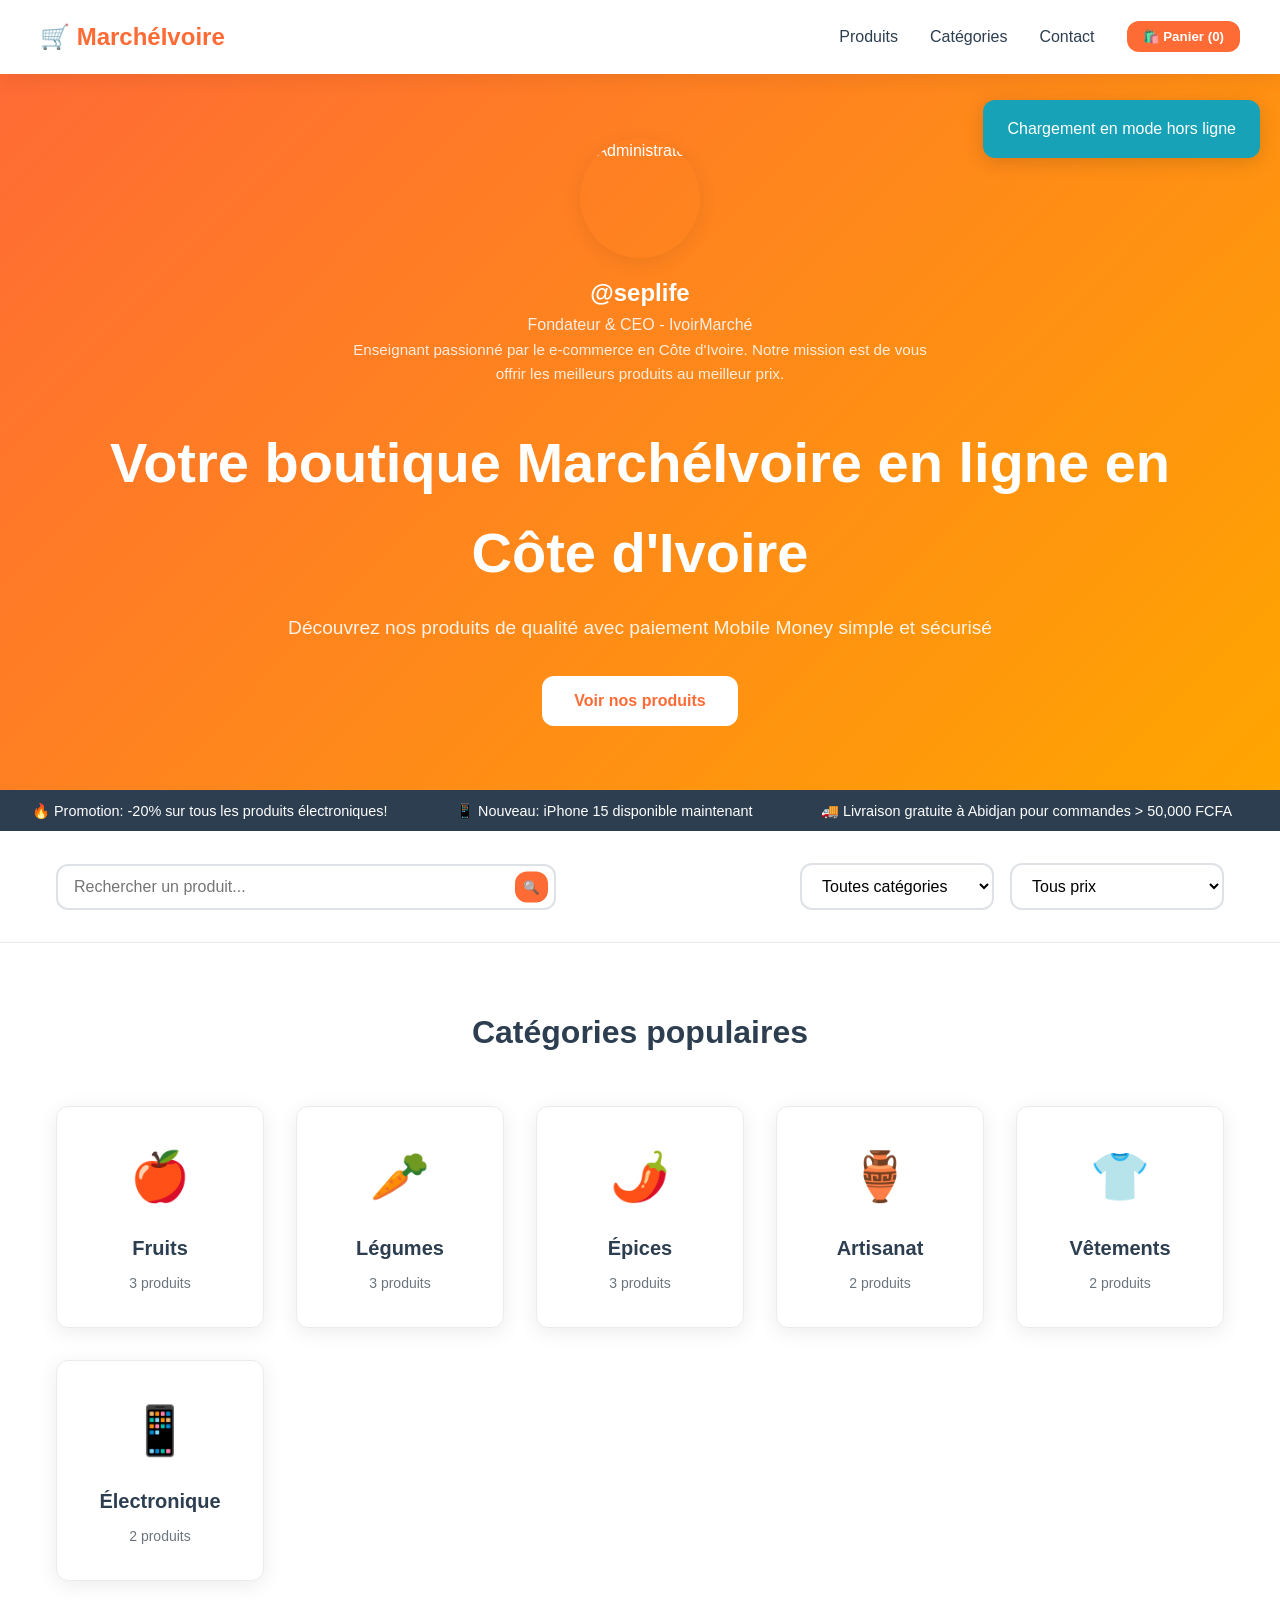
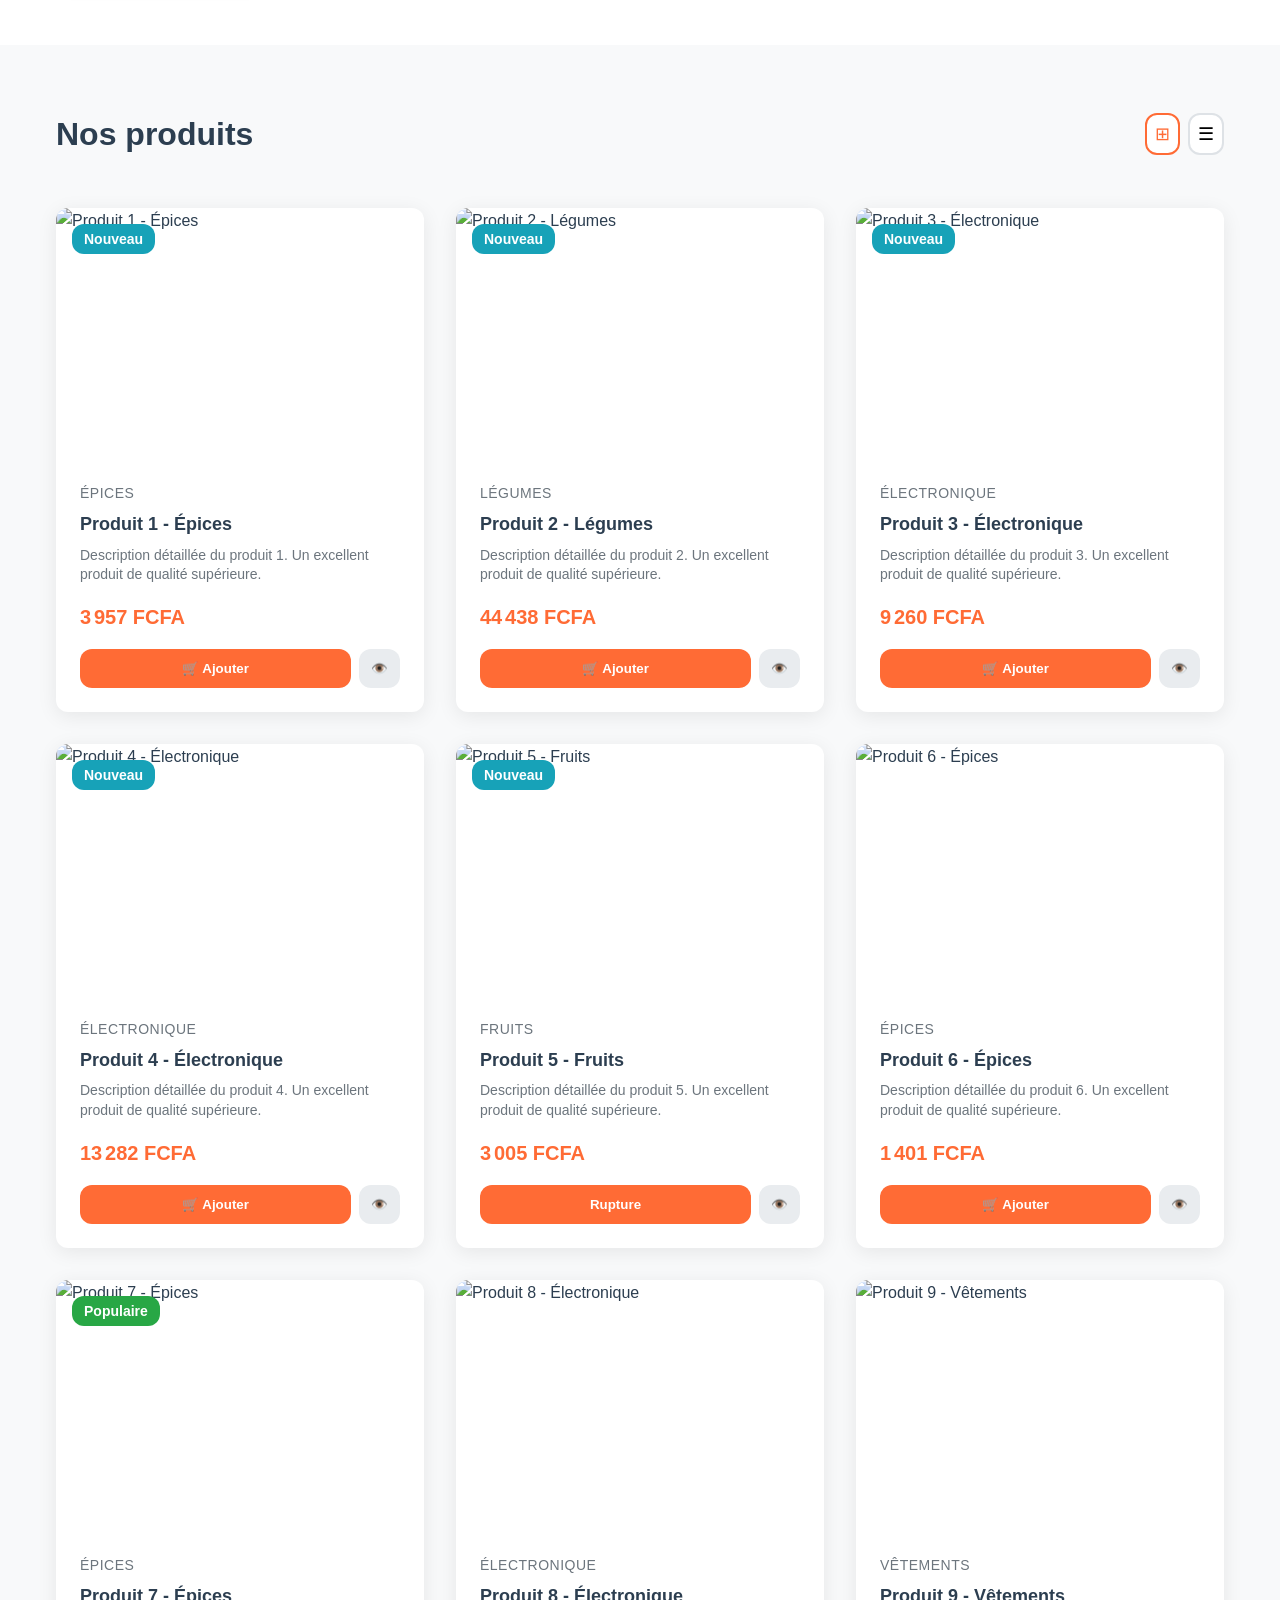
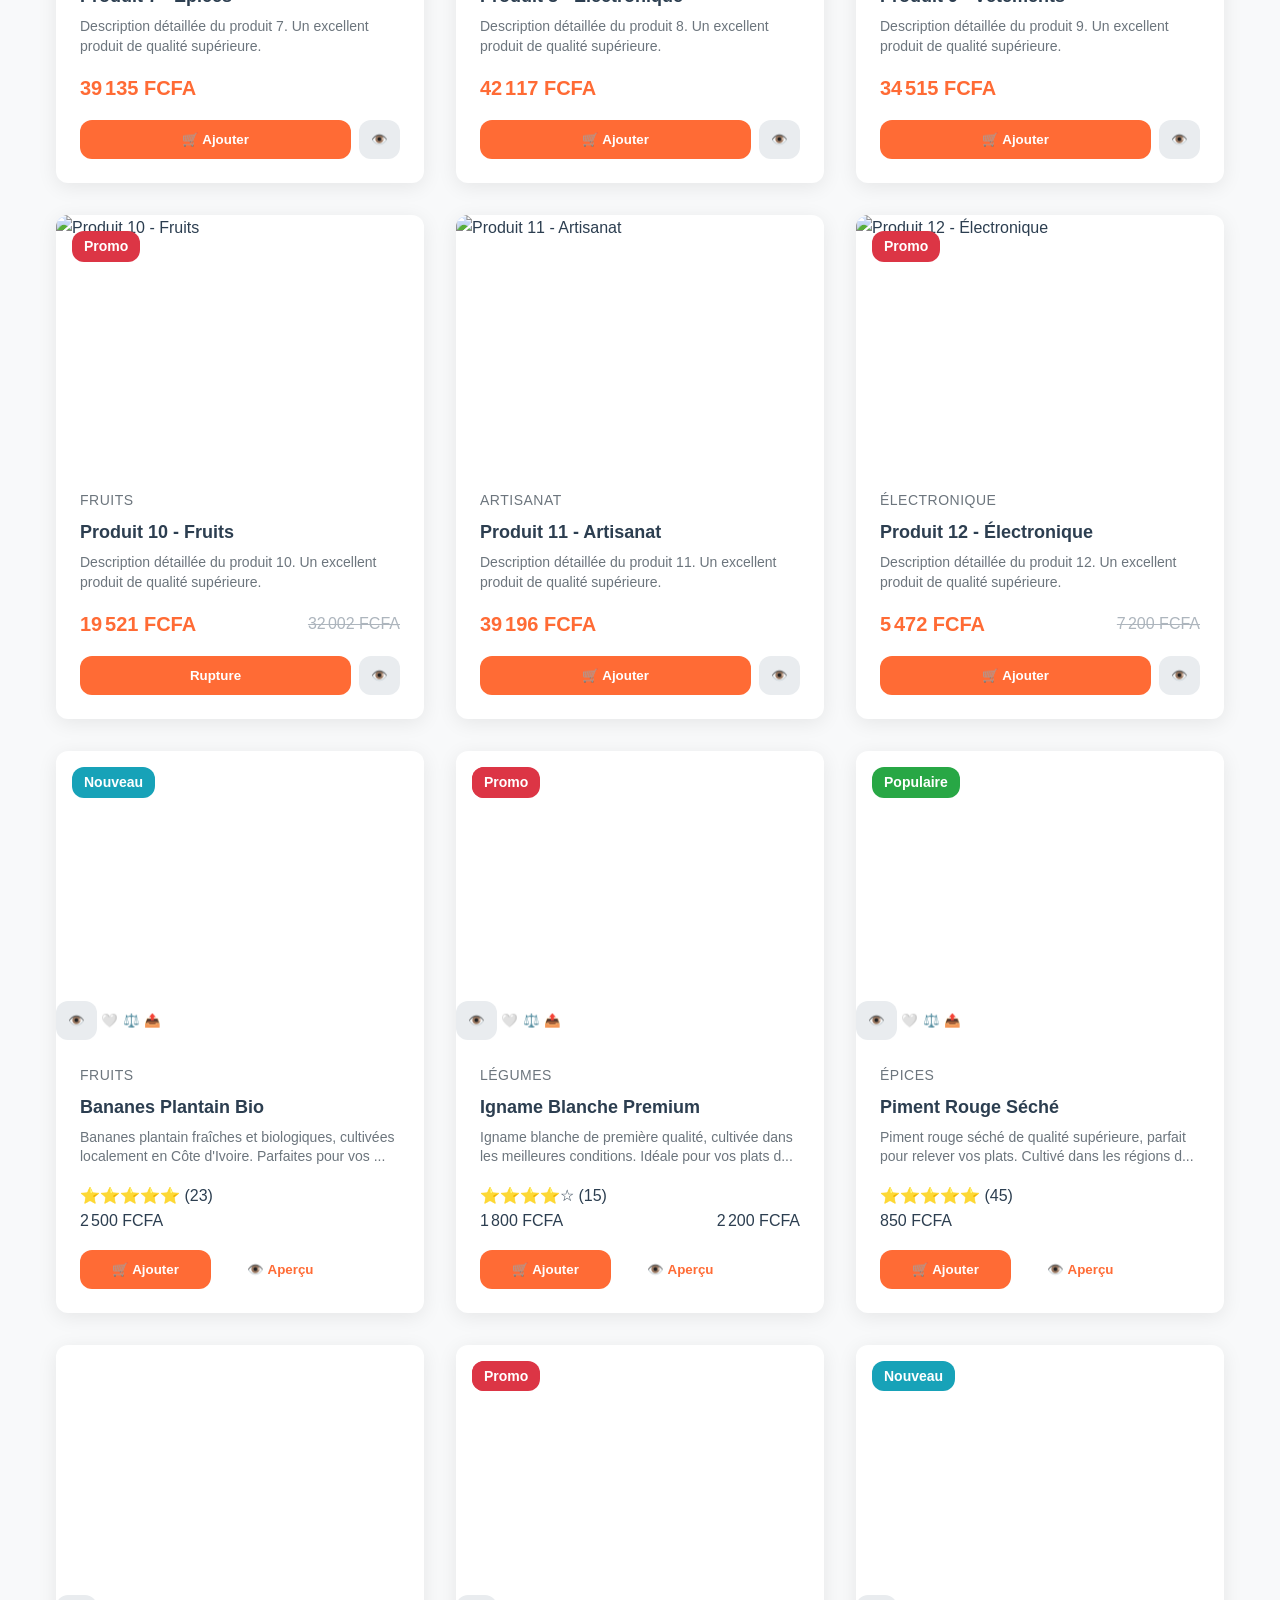
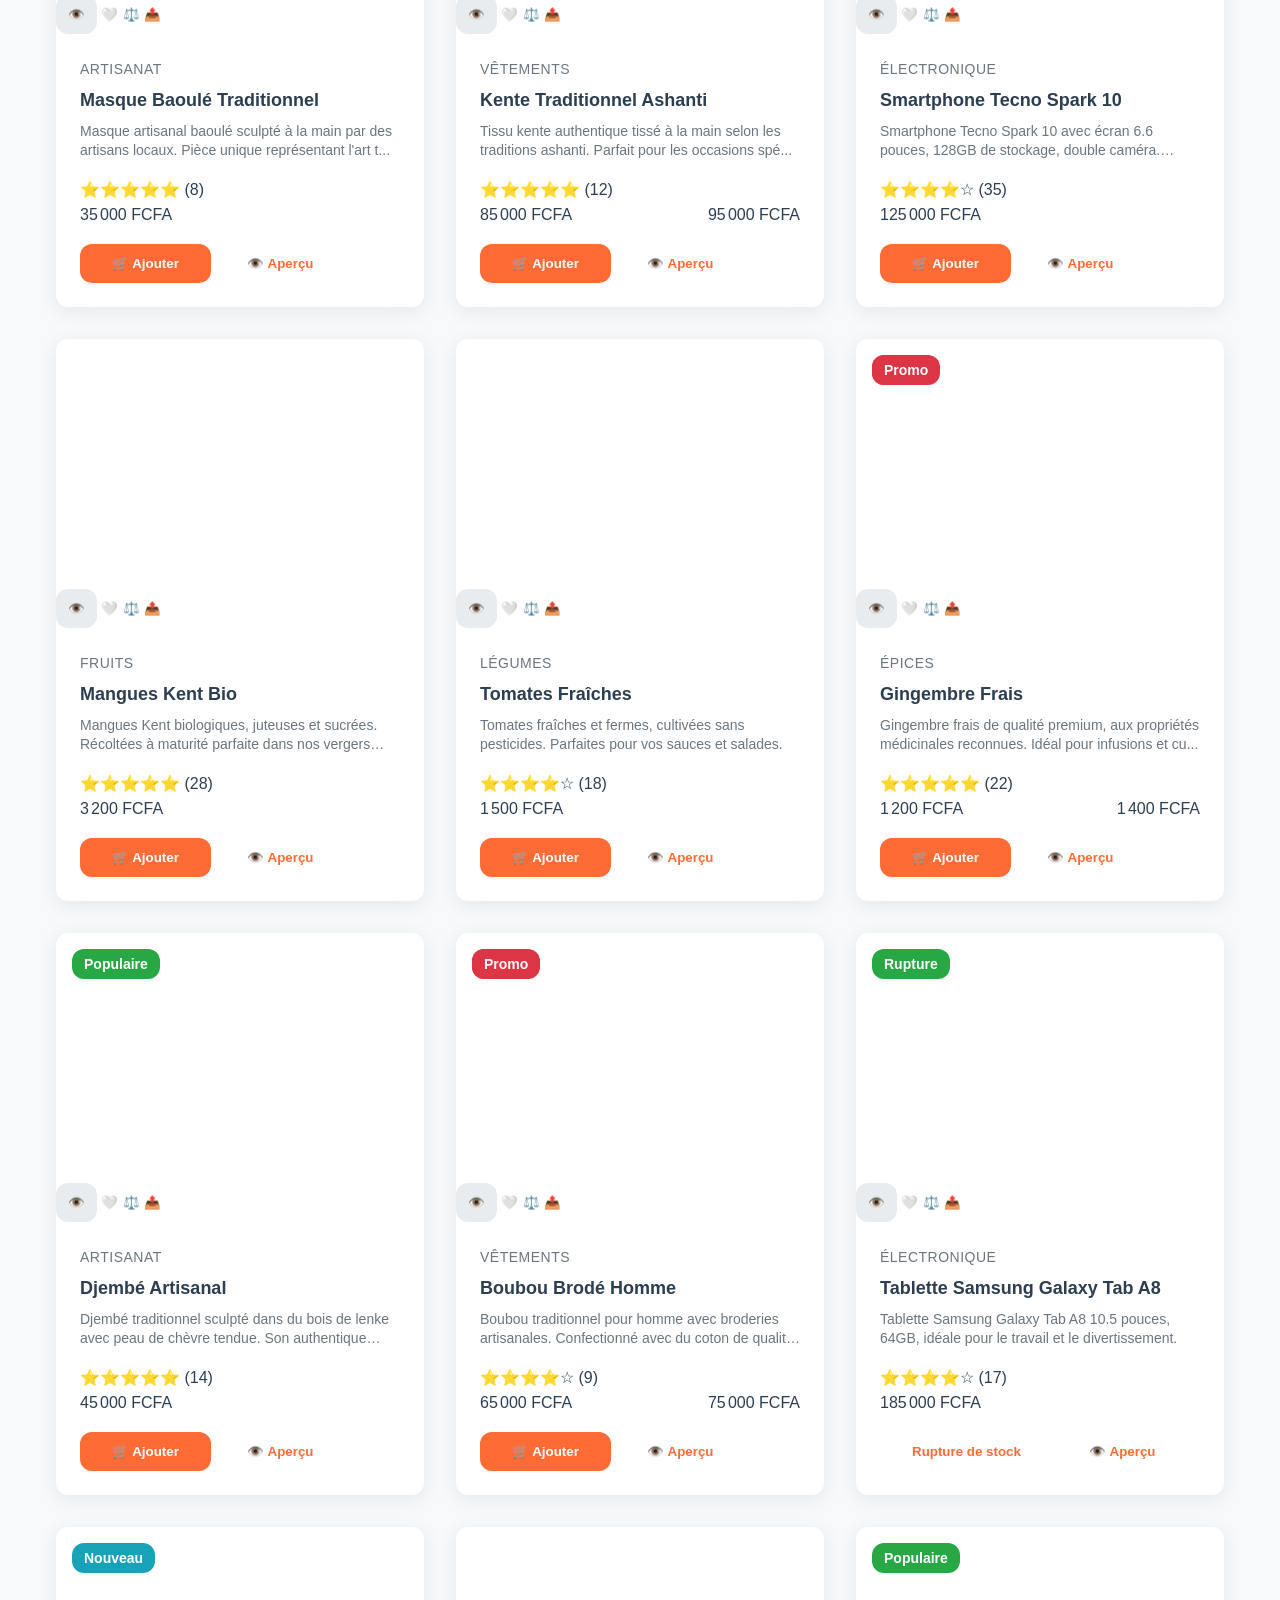
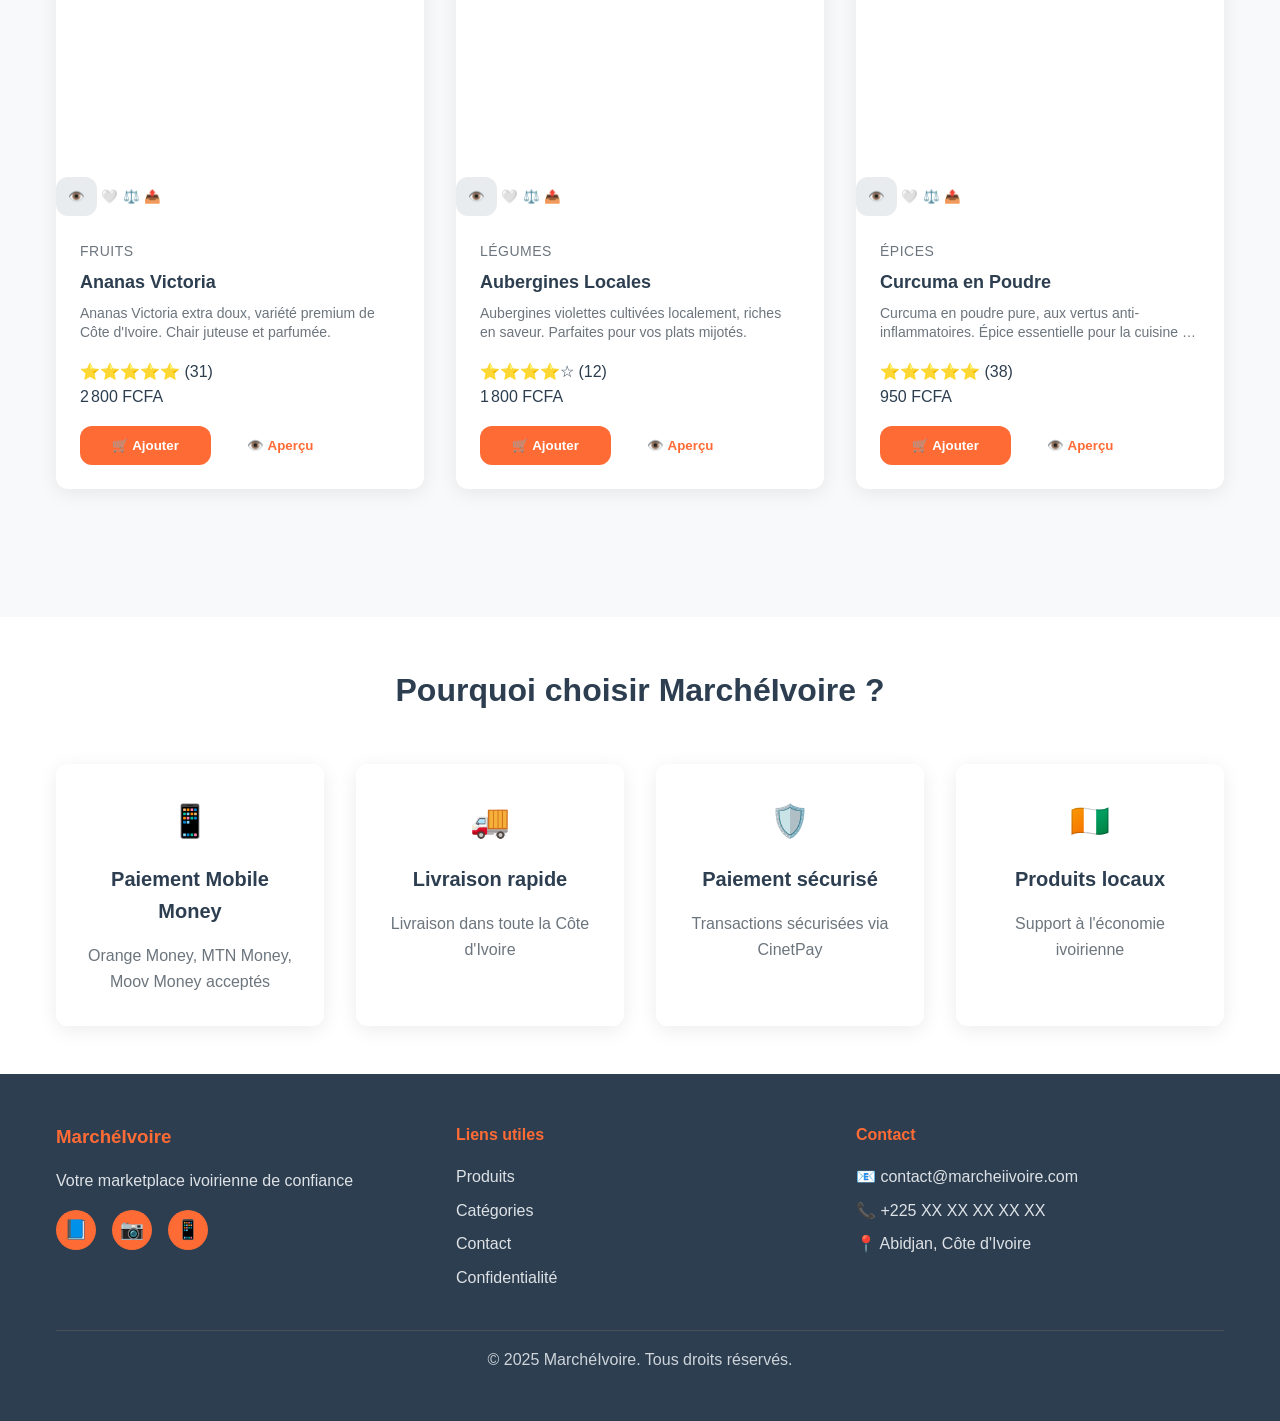
==== commit b19a18bd: "feat: mise à jour de la page d’accueil (index.html)" ====
--- a/index.html
+++ b/index.html
@@ -28,119 +28,264 @@
     
     <!-- Critical CSS for above-the-fold content -->
     <style>
-        :root {
-            --primary: #FF6B35;
-            --primary-dark: #E55A2B;
-            --secondary: #FFA500;
-            --success: #28A745;
-            --warning: #FFC107;
-            --danger: #DC3545;
-            --dark: #2C3E50;
-            --light: #F8F9FA;
-            --white: #FFFFFF;
-            --shadow: 0 2px 10px rgba(0,0,0,0.1);
-            --border-radius: 8px;
-            --transition: all 0.3s ease;
+      :root {
+        --primary: #FF6B35;
+        --primary-dark: #E55A2B;
+        --secondary: #FFA500;
+        --success: #28A745;
+        --warning: #FFC107;
+        --danger: #DC3545;
+        --dark: #2C3E50;
+        --light: #F8F9FA;
+        --white: #FFFFFF;
+        --gray-600: #6c757d;
+        --shadow: 0 4px 20px rgba(0, 0, 0, 0.08);
+        --glass-bg: rgba(255, 255, 255, 0.75);
+        --glass-blur: blur(10px);
+        --border-radius: 12px;
+        --transition: all 0.3s ease;
+    }
+
+    /* Reset */
+    * {
+        margin: 0;
+        padding: 0;
+        box-sizing: border-box;
+    }
+
+    body {
+        font-family: 'Segoe UI', Tahoma, Geneva, Verdana, sans-serif;
+        line-height: 1.6;
+        color: var(--dark);
+        background: var(--light);
+        -webkit-font-smoothing: antialiased;
+    }
+
+    .container {
+        max-width: 1200px;
+        margin: 0 auto;
+        padding: 0 1rem;
+    }
+
+    /* Header */
+    .header {
+        background: var(--white);
+        box-shadow: var(--shadow);
+        position: sticky;
+        top: 0;
+        z-index: 1000;
+        backdrop-filter: var(--glass-blur);
+    }
+
+    .nav {
+        display: flex;
+        justify-content: space-between;
+        align-items: center;
+        padding: 1rem 0;
+    }
+
+    .logo {
+        font-size: 1.5rem;
+        font-weight: bold;
+        color: var(--primary);
+        text-decoration: none;
+        transition: var(--transition);
+    }
+    .logo:hover {
+        color: var(--primary-dark);
+    }
+
+    /* Hero Section */
+    .hero,
+    .admin-hero {
+        background: linear-gradient(135deg, var(--primary) 0%, var(--secondary) 100%);
+        color: var(--white);
+        padding: 4rem 1rem;
+        text-align: center;
+    }
+
+    .hero h1,
+    .hero-title {
+        font-size: clamp(2rem, 5vw, 3.5rem);
+        margin-bottom: 1rem;
+        font-weight: 700;
+        animation: fadeDown 0.6s ease;
+    }
+
+    .hero p,
+    .hero-subtitle {
+        font-size: clamp(1rem, 2vw, 1.2rem);
+        margin-bottom: 2rem;
+        opacity: 0.9;
+        animation: fadeUp 0.6s ease;
+    }
+
+    /* Boutons */
+    .btn {
+        display: inline-block;
+        padding: 0.75rem 2rem;
+        background: var(--white);
+        color: var(--primary);
+        text-decoration: none;
+        border-radius: var(--border-radius);
+        font-weight: 600;
+        transition: var(--transition);
+        border: none;
+        cursor: pointer;
+    }
+    .btn:hover {
+        transform: translateY(-2px) scale(1.02);
+        box-shadow: var(--shadow);
+    }
+    .btn-primary {
+        background: var(--primary);
+        color: var(--white);
+    }
+    .btn-primary:hover {
+        background: var(--primary-dark);
+    }
+
+    /* Admin profile */
+    .admin-profile-hero {
+        display: flex;
+        flex-direction: column;
+        align-items: center;
+        margin-bottom: 2rem;
+    }
+    .admin-photo-hero {
+        width: 120px;
+        height: 120px;
+        border-radius: 50%;
+        box-shadow: var(--shadow);
+        margin-bottom: 1rem;
+        object-fit: cover;
+    }
+    .admin-info-hero {
+        text-align: center;
+    }
+    .admin-role-hero {
+        font-size: 1rem;
+        color: var(--light);
+        opacity: 0.9;
+    }
+    .admin-description-hero {
+        font-size: 0.95rem;
+        max-width: 600px;
+        margin: 0 auto;
+        opacity: 0.85;
+    }
+
+    /* Promo banner */
+    .promo-banner {
+        background: var(--dark);
+        color: var(--white);
+        overflow: hidden;
+        white-space: nowrap;
+        padding: 0.5rem 0;
+    }
+    .promo-content {
+        display: inline-block;
+        animation: scroll 20s linear infinite;
+    }
+    .promo-item {
+        margin: 0 2rem;
+        font-size: 0.9rem;
+    }
+
+    /* Features */
+    .features-section {
+        padding: 3rem 1rem;
+        background: var(--white);
+    }
+    .features-grid {
+        display: grid;
+        gap: 2rem;
+        grid-template-columns: repeat(auto-fit, minmax(250px, 1fr));
+    }
+    .feature-card {
+        background: var(--glass-bg);
+        backdrop-filter: var(--glass-blur);
+        border-radius: var(--border-radius);
+        padding: 2rem;
+        text-align: center;
+        box-shadow: var(--shadow);
+        transition: var(--transition);
+    }
+    .feature-card:hover {
+        transform: translateY(-4px);
+    }
+    .feature-icon {
+        font-size: 2rem;
+        margin-bottom: 1rem;
+    }
+
+    /* Footer */
+    .footer {
+        background: var(--dark);
+        color: var(--light);
+        padding: 3rem 1rem;
+    }
+    .footer-content {
+        display: grid;
+        gap: 2rem;
+        grid-template-columns: repeat(auto-fit, minmax(250px, 1fr));
+    }
+    .footer h3,
+    .footer h4 {
+        margin-bottom: 1rem;
+    }
+    .footer a {
+        color: var(--light);
+        text-decoration: none;
+        transition: var(--transition);
+    }
+    .footer a:hover {
+        color: var(--secondary);
+    }
+
+    /* Utilities */
+    .line-clamp-2 {
+        display: -webkit-box;
+        -webkit-box-orient: vertical;
+        -webkit-line-clamp: 2;
+        line-clamp: 2;
+        overflow: hidden;
+    }
+    .line-clamp-3 {
+        display: -webkit-box;
+        -webkit-box-orient: vertical;
+        -webkit-line-clamp: 3;
+        line-clamp: 3;
+        overflow: hidden;
+    }
+
+    /* Animations */
+    @keyframes scroll {
+        from { transform: translateX(100%); }
+        to { transform: translateX(-100%); }
+    }
+    @keyframes fadeUp {
+        from { opacity: 0; transform: translateY(20px); }
+        to { opacity: 1; transform: translateY(0); }
+    }
+    @keyframes fadeDown {
+        from { opacity: 0; transform: translateY(-20px); }
+        to { opacity: 1; transform: translateY(0); }
+    }
+
+    /* Dark mode */
+    @media (prefers-color-scheme: dark) {
+        body {
+            background: #121212;
+            color: var(--light);
         }
-        
-        * {
-            margin: 0;
-            padding: 0;
-            box-sizing: border-box;
+        .header {
+            background: rgba(30, 30, 30, 0.85);
         }
-        
-        body {
-            font-family: 'Segoe UI', Tahoma, Geneva, Verdana, sans-serif;
-            line-height: 1.6;
-            color: var(--dark);
-            background: var(--light);
+        .feature-card {
+            background: rgba(255, 255, 255, 0.05);
         }
-        
-        .container {
-            max-width: 1200px;
-            margin: 0 auto;
-            padding: 0 1rem;
-        }
-        
-        .header {
-            background: var(--white);
-            box-shadow: var(--shadow);
-            position: sticky;
-            top: 0;
-            z-index: 1000;
-        }
-        
-        .nav {
-            display: flex;
-            justify-content: space-between;
-            align-items: center;
-            padding: 1rem 0;
-        }
-        
-        .logo {
-            font-size: 1.5rem;
-            font-weight: bold;
-            color: var(--primary);
-            text-decoration: none;
-        }
-        
-        .hero {
-            background: linear-gradient(135deg, var(--primary) 0%, var(--secondary) 100%);
-            color: var(--white);
-            padding: 4rem 0;
-            text-align: center;
-        }
-        
-        .hero h1 {
-            font-size: clamp(2rem, 5vw, 3.5rem);
-            margin-bottom: 1rem;
-            font-weight: 700;
-        }
-        
-        .hero p {
-            font-size: 1.2rem;
-            margin-bottom: 2rem;
-            opacity: 0.9;
-        }
-        
-        .btn {
-            display: inline-block;
-            padding: 0.75rem 2rem;
-            background: var(--white);
-            color: var(--primary);
-            text-decoration: none;
-            border-radius: var(--border-radius);
-            font-weight: 600;
-            transition: var(--transition);
-            border: none;
-            cursor: pointer;
-        }
-        
-        .btn:hover {
-            transform: translateY(-2px);
-            box-shadow: var(--shadow);
-        }
-        
-        .loading {
-            display: none;
-            text-align: center;
-            padding: 2rem;
-        }
-        
-        .spinner {
-            width: 40px;
-            height: 40px;
-            border: 4px solid var(--light);
-            border-top: 4px solid var(--primary);
-            border-radius: 50%;
-            animation: spin 1s linear infinite;
-            margin: 0 auto;
-        }
-        
-        @keyframes spin {
-            0% { transform: rotate(0deg); }
-            100% { transform: rotate(360deg); }
-        }
+    }
     </style>
 </head>
 <body>
@@ -161,12 +306,35 @@
     </header>
 
     <!-- Hero Section -->
-    <section class="hero">
+     <section class="admin-hero">
         <div class="container">
-            <h1>Bienvenue sur MarchéIvoire</h1>
-            <p>Découvrez les meilleurs produits locaux de Côte d'Ivoire</p>
-            <p>Paiement sécurisé avec Mobile Money • Livraison rapide</p>
-            <a href="#produits" class="btn">Voir les produits</a>
+            <div class="admin-profile-hero">
+                <img src="seplife.png" alt="Administrateur" class="admin-photo-hero">
+                <div class="admin-info-hero">
+                    <h2 class="admin-name-hero">@seplife</h2>
+                    <p class="admin-role-hero">Fondateur & CEO - IvoirMarché</p>
+                    <p class="admin-description-hero">Enseignant passionné par le e-commerce en Côte d'Ivoire. Notre mission est de vous offrir les meilleurs produits au meilleur prix.</p>
+                </div>
+            </div>
+            <div class="container">
+                <div class="hero-content">
+                    <h2 class="hero-title">Votre boutique MarchéIvoire en ligne en Côte d'Ivoire</h2>
+                    <p class="hero-subtitle">Découvrez nos produits de qualité avec paiement Mobile Money simple et sécurisé</p>
+                    <a href="#products" class="btn">Voir nos produits</a>
+                </div>
+            </div>
+        </div>
+    </section>
+
+    <section class="promo-banner">
+        <div class="promo-scroll">
+            <div class="promo-content" id="promo-content">
+                <span class="promo-item">🔥 Promotion: -20% sur tous les produits électroniques!</span>
+                <span class="promo-item">📱 Nouveau: iPhone 15 disponible maintenant</span>
+                <span class="promo-item">🚚 Livraison gratuite à Abidjan pour commandes > 50,000 FCFA</span>
+                <span class="promo-item">💳 Paiement mobile money sécurisé</span>
+                <span class="promo-item">⭐ Plus de 1000 clients satisfaits</span>
+            </div>
         </div>
     </section>
 
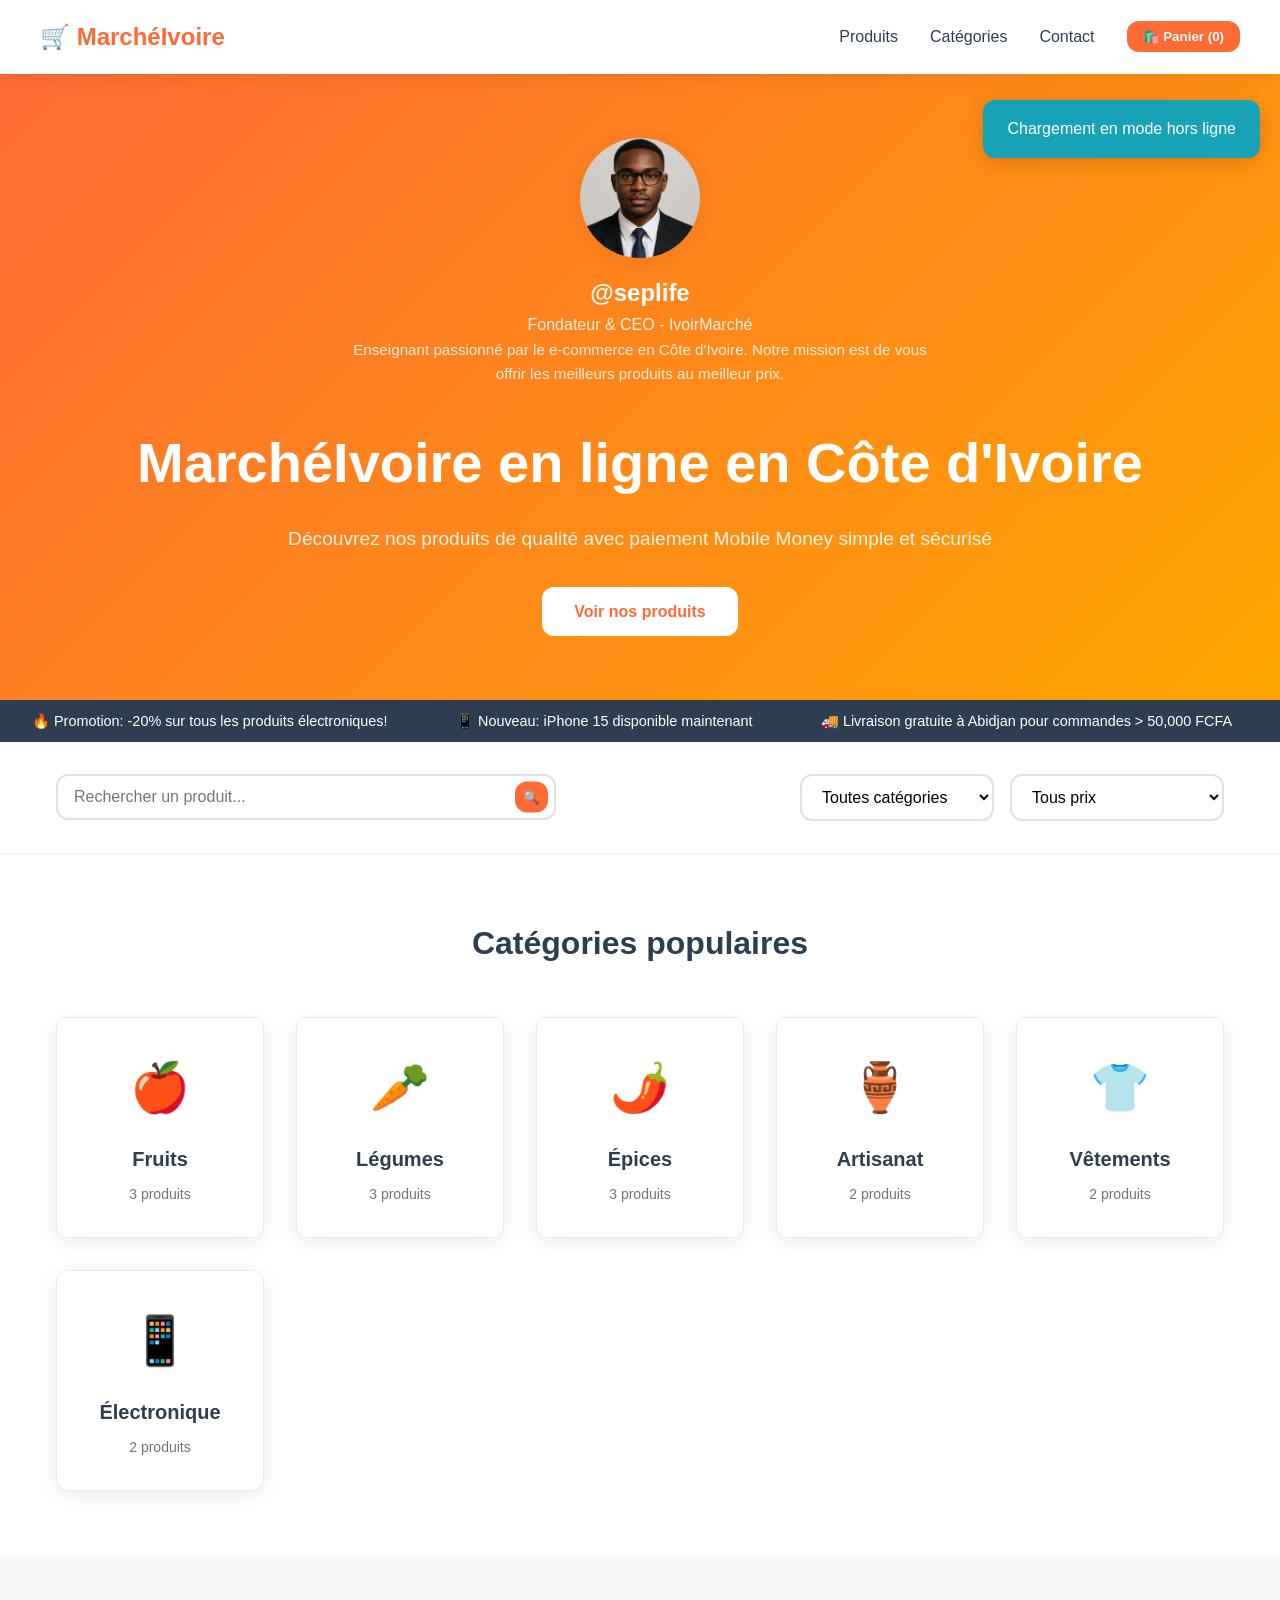
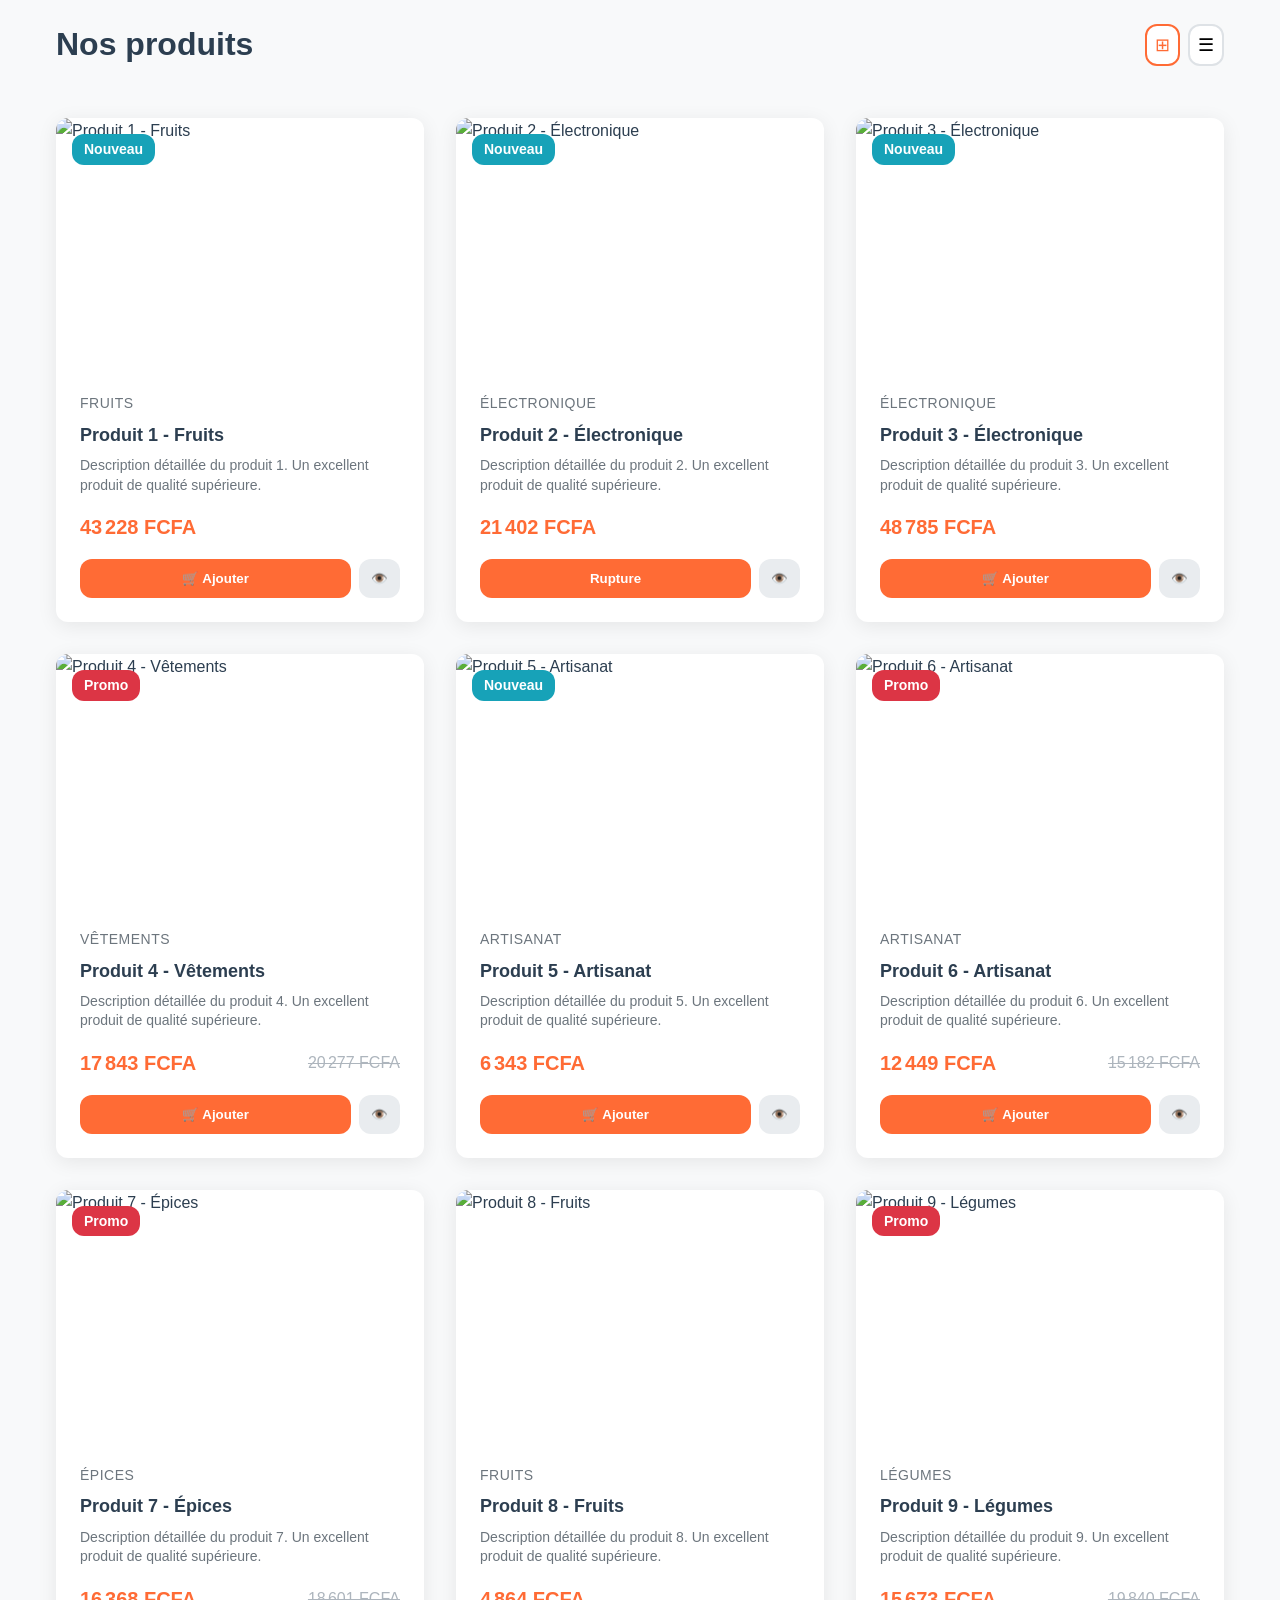
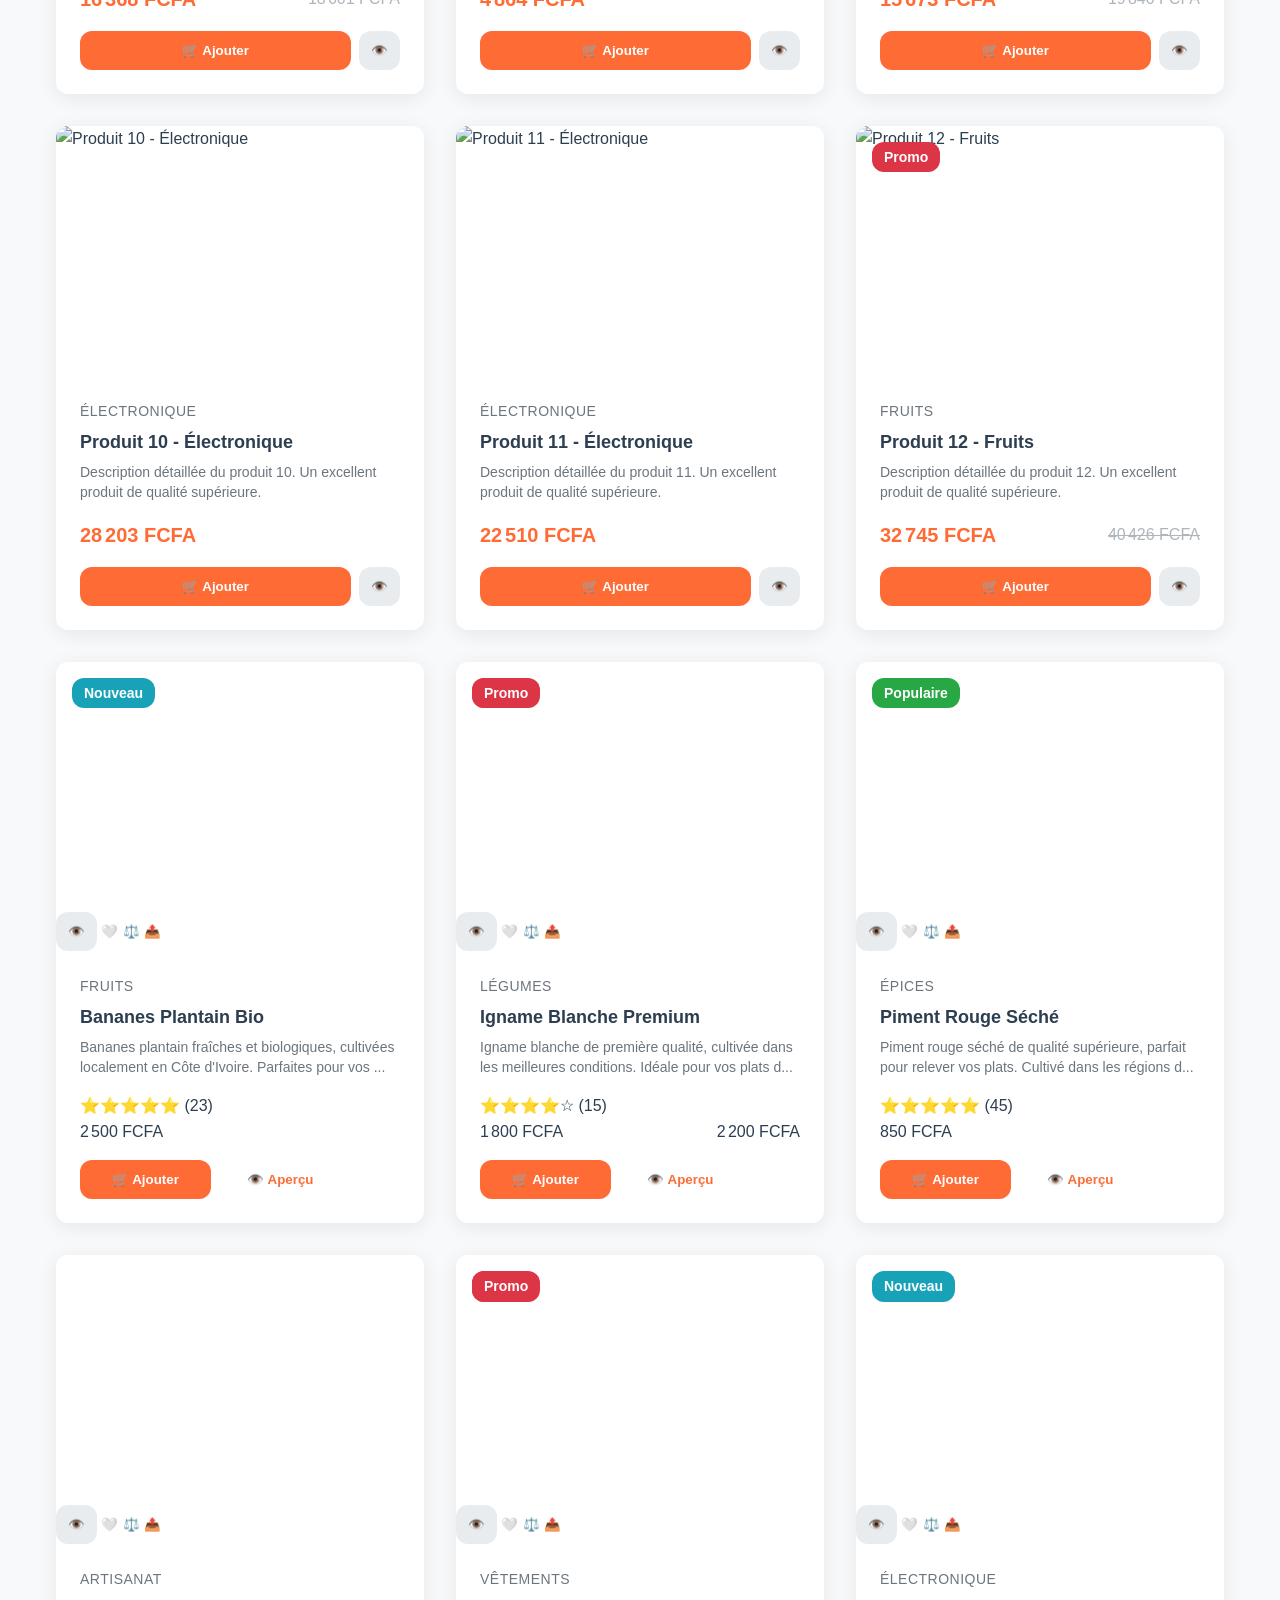
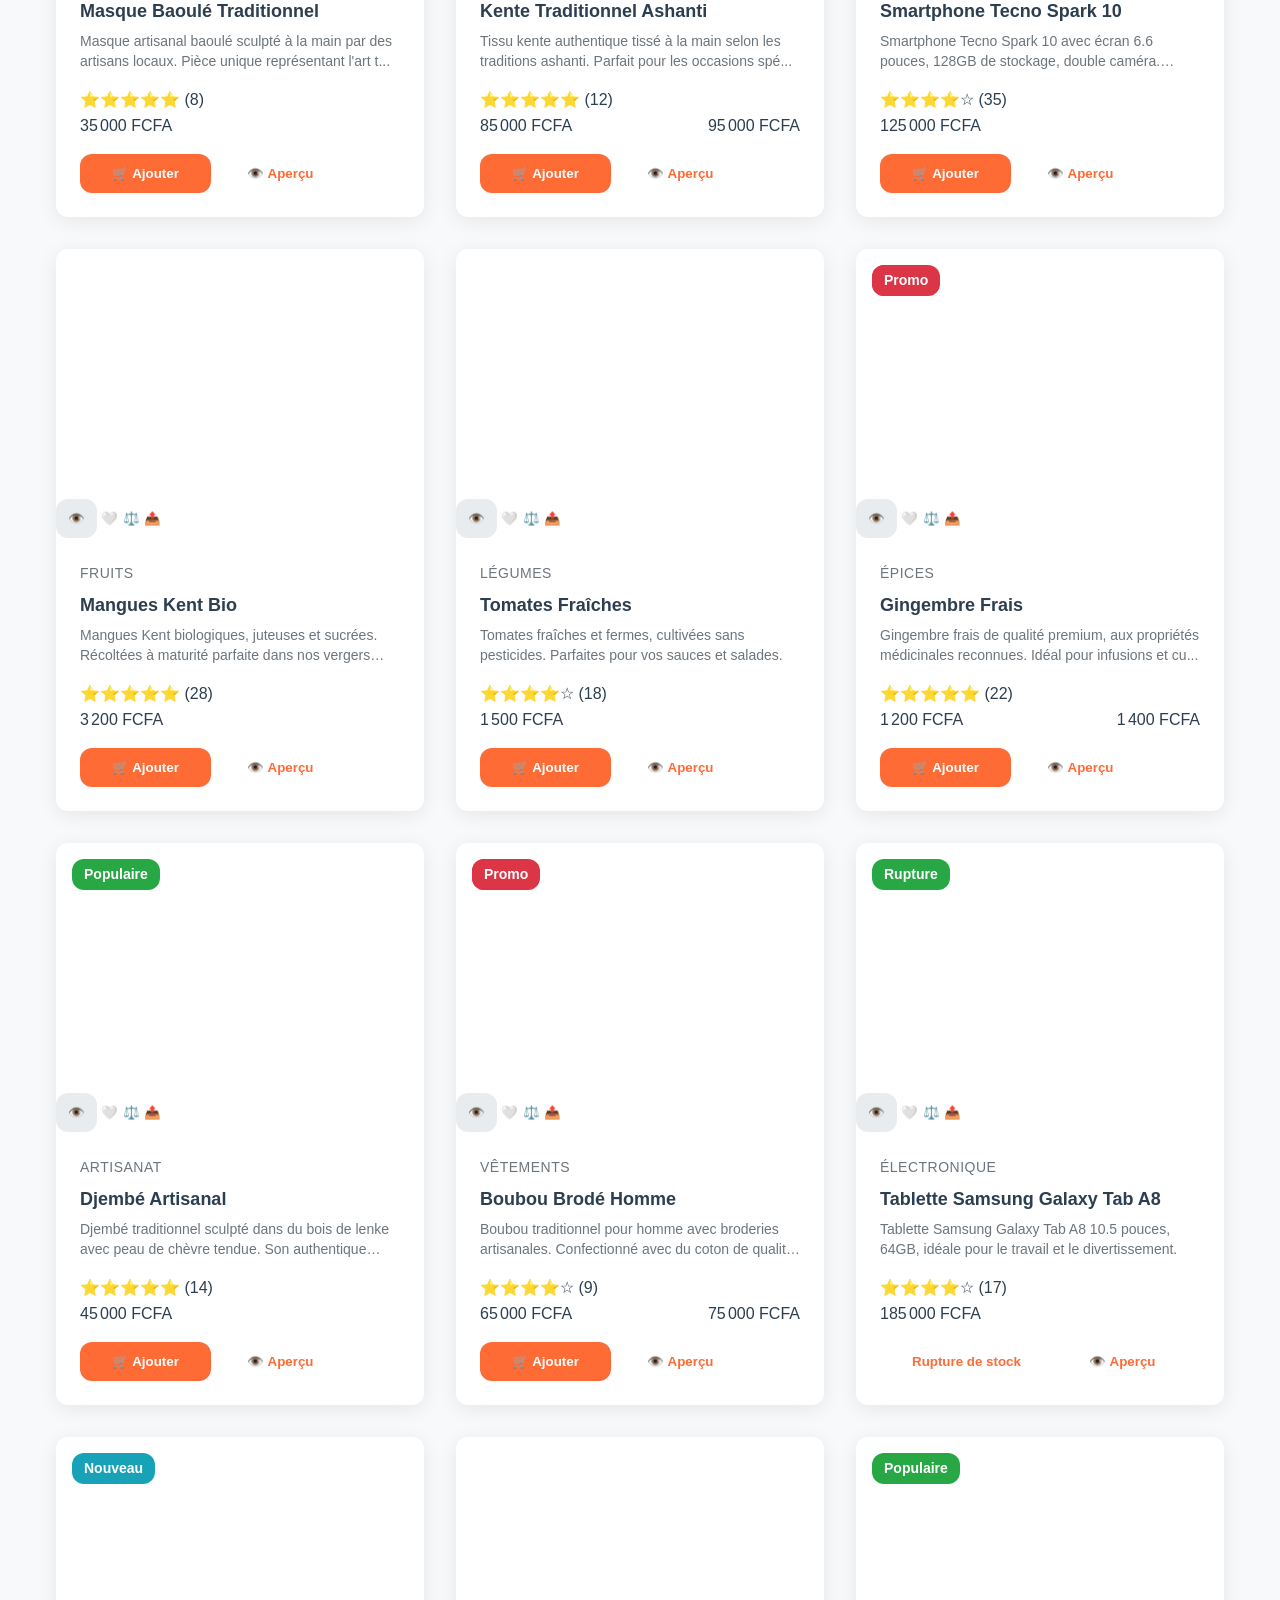
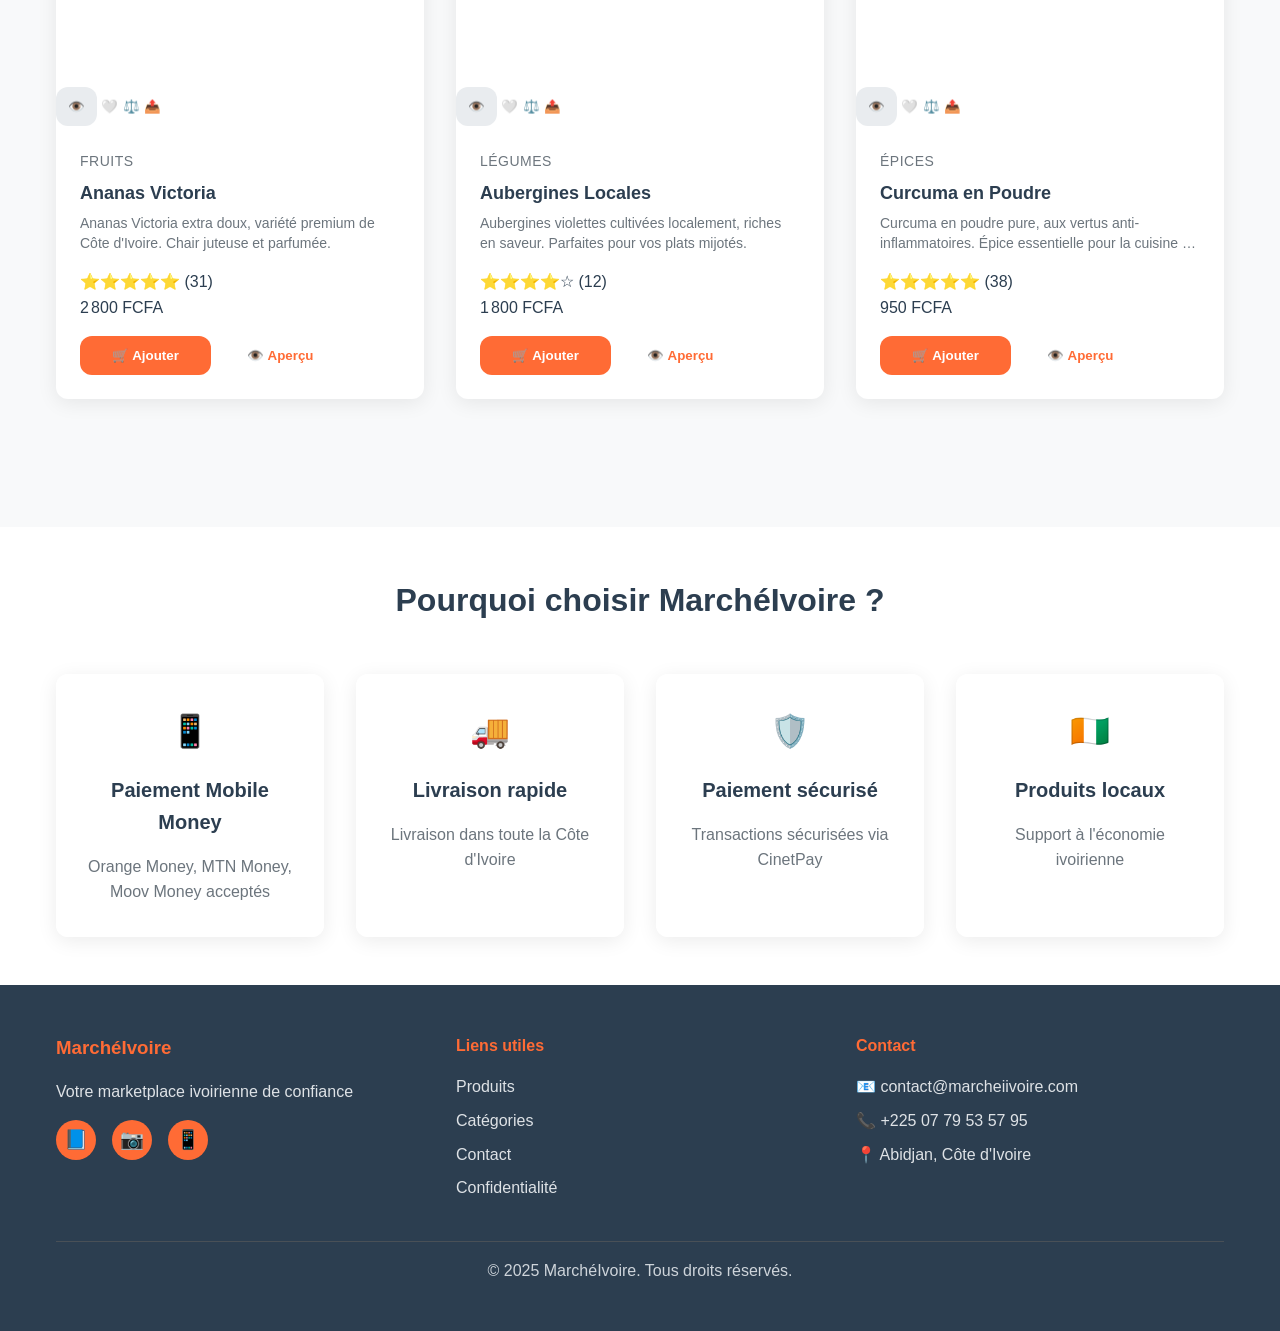
==== commit 51fc054a: "feat: ajout du logo seplife et mise à jour de la page d’accueil" ====
--- a/index.html
+++ b/index.html
@@ -309,7 +309,7 @@
      <section class="admin-hero">
         <div class="container">
             <div class="admin-profile-hero">
-                <img src="seplife.png" alt="Administrateur" class="admin-photo-hero">
+                <img src="/assets/images/seplife.png" alt="Administrateur" class="admin-photo-hero">
                 <div class="admin-info-hero">
                     <h2 class="admin-name-hero">@seplife</h2>
                     <p class="admin-role-hero">Fondateur & CEO - IvoirMarché</p>
@@ -318,7 +318,7 @@
             </div>
             <div class="container">
                 <div class="hero-content">
-                    <h2 class="hero-title">Votre boutique MarchéIvoire en ligne en Côte d'Ivoire</h2>
+                    <h2 class="hero-title">MarchéIvoire en ligne en Côte d'Ivoire</h2>
                     <p class="hero-subtitle">Découvrez nos produits de qualité avec paiement Mobile Money simple et sécurisé</p>
                     <a href="#products" class="btn">Voir nos produits</a>
                 </div>
@@ -457,7 +457,7 @@
                 <div class="footer-section">
                     <h4>Contact</h4>
                     <p>📧 contact@marcheiivoire.com</p>
-                    <p>📞 +225 XX XX XX XX XX</p>
+                    <p>📞 +225 07 79 53 57 95</p>
                     <p>📍 Abidjan, Côte d'Ivoire</p>
                 </div>
             </div>
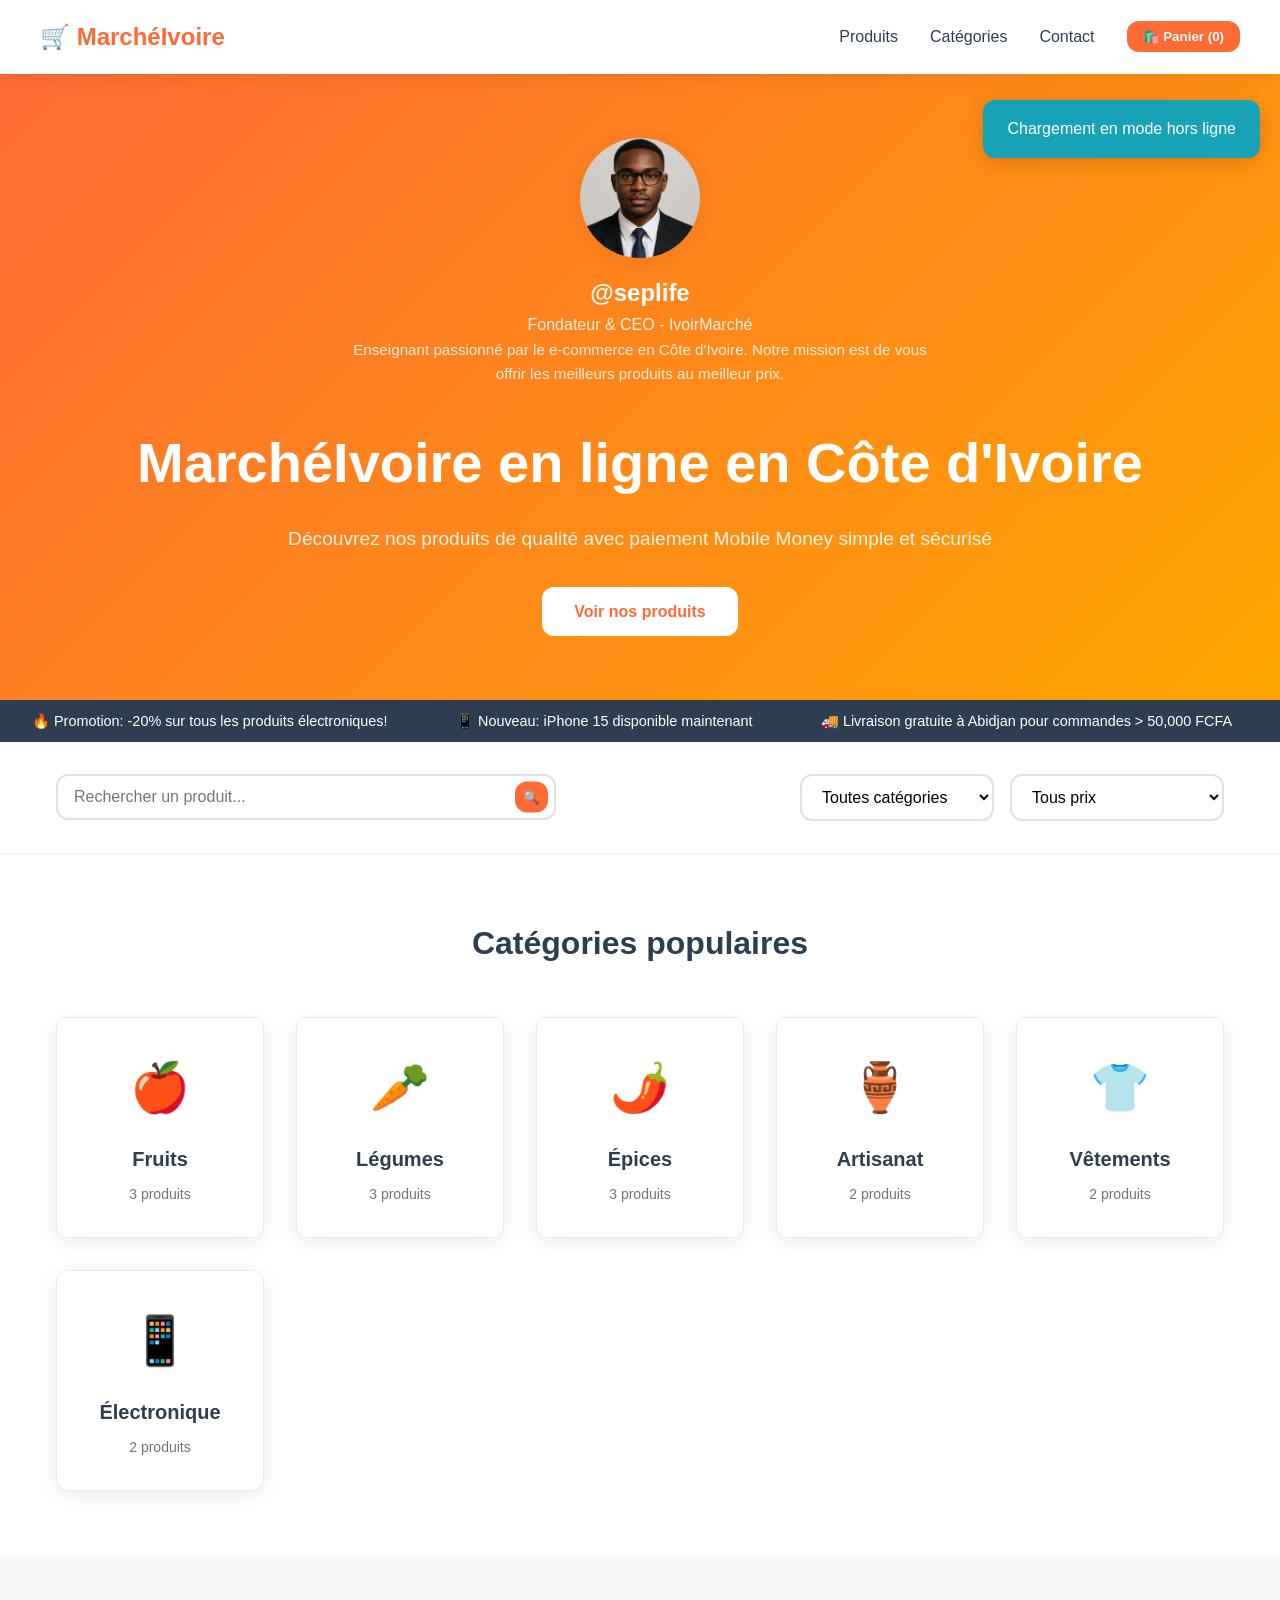
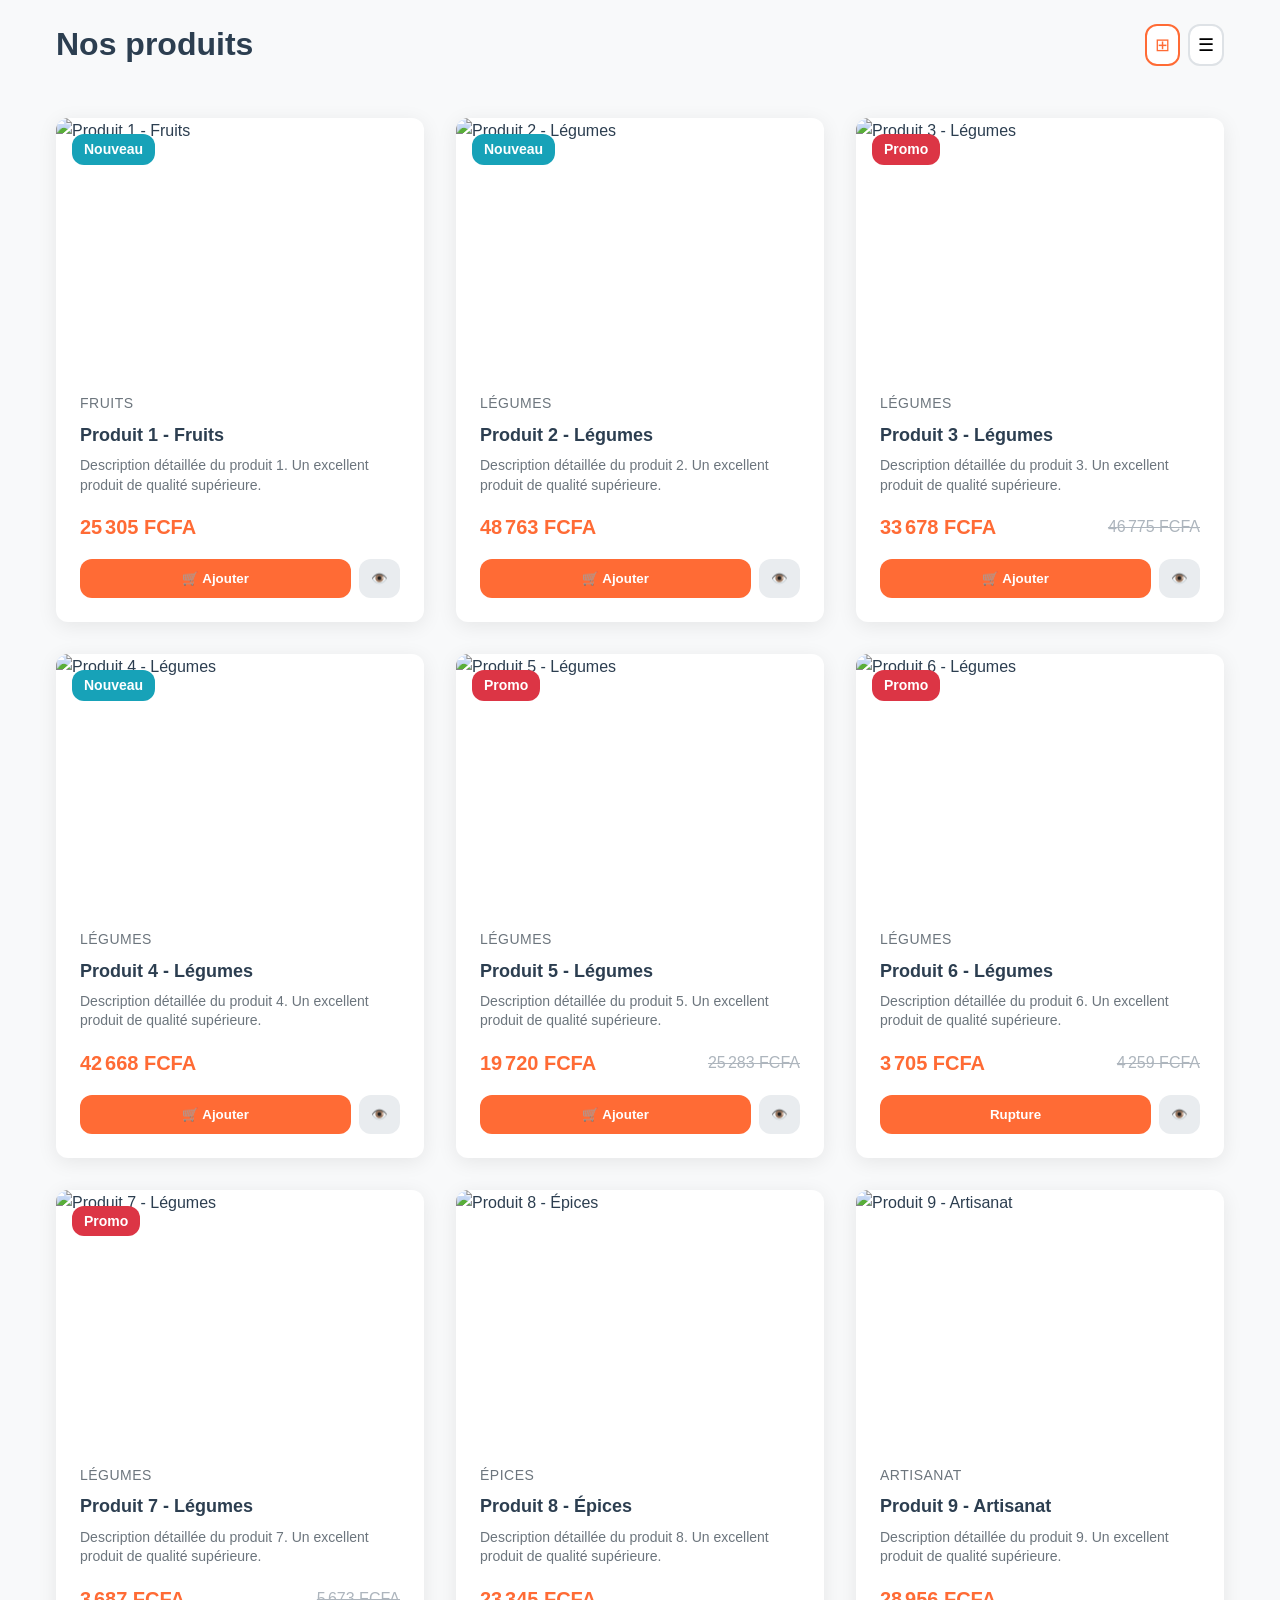
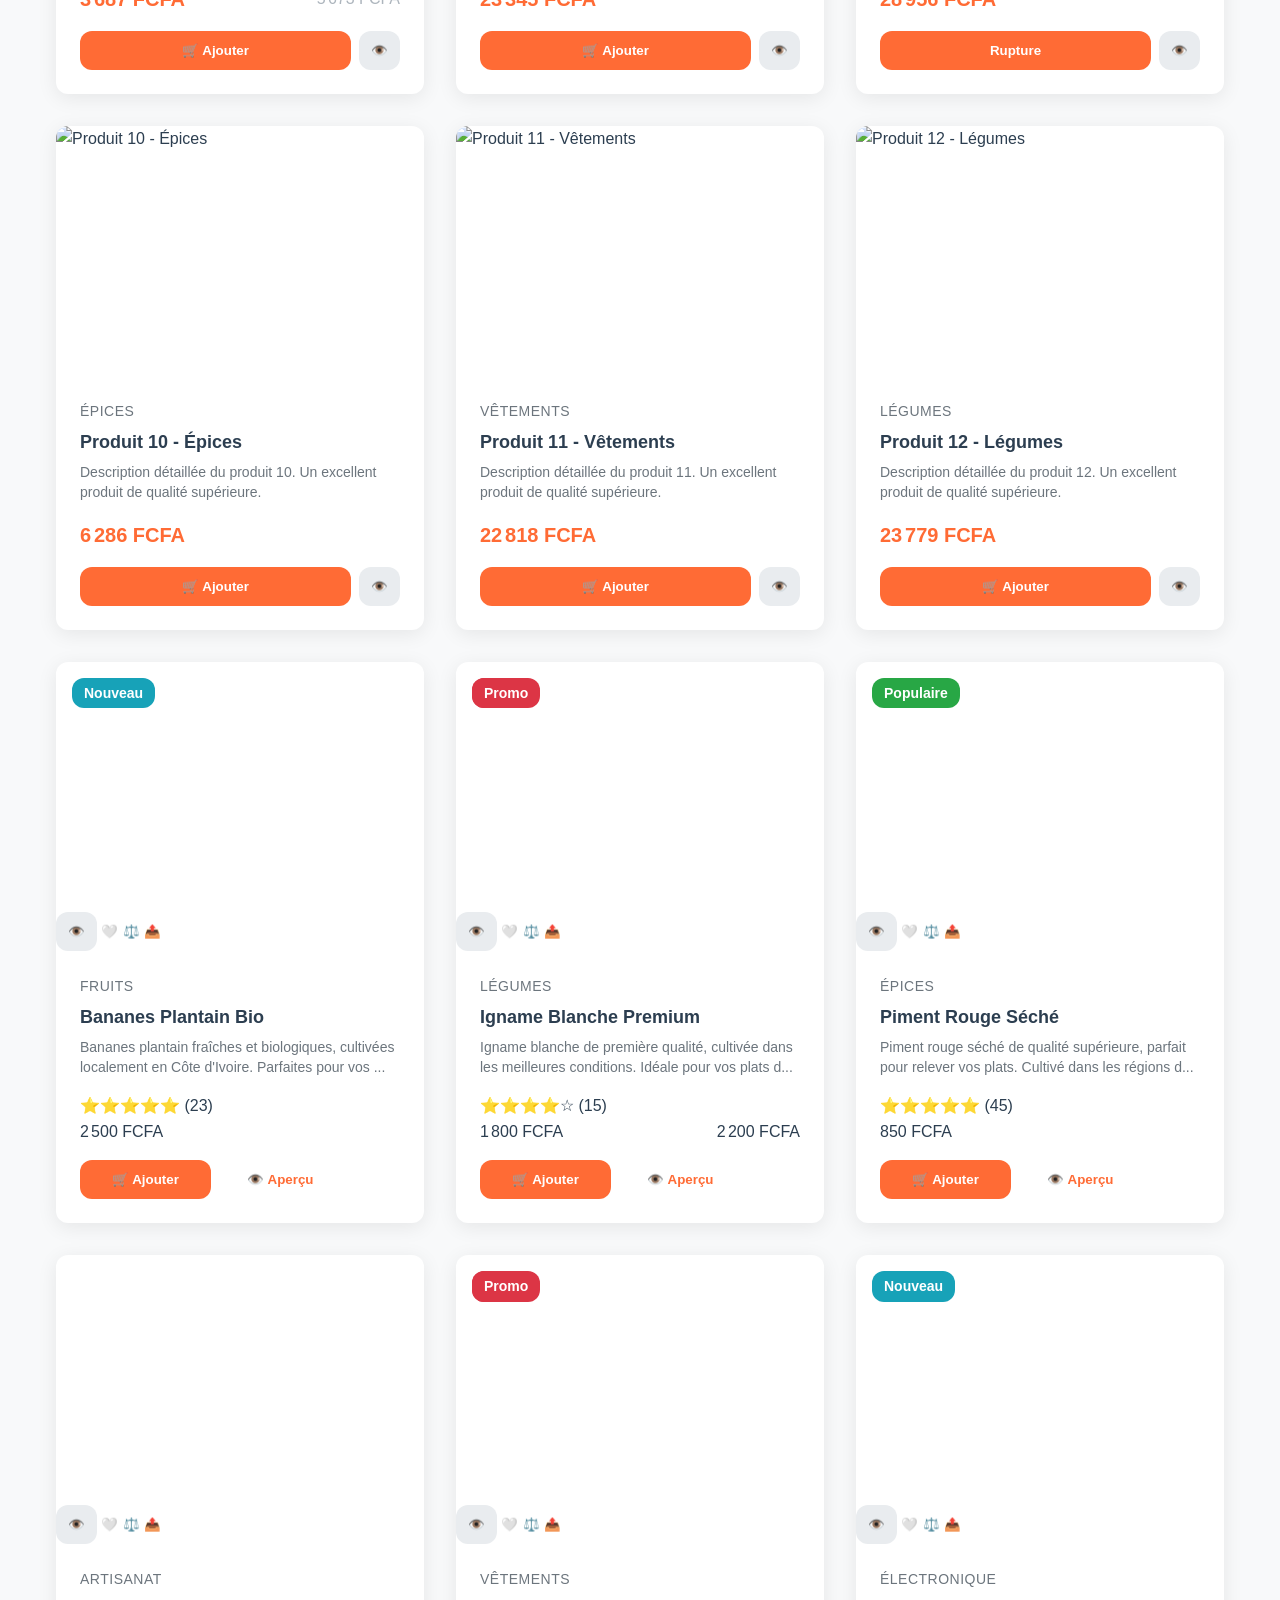
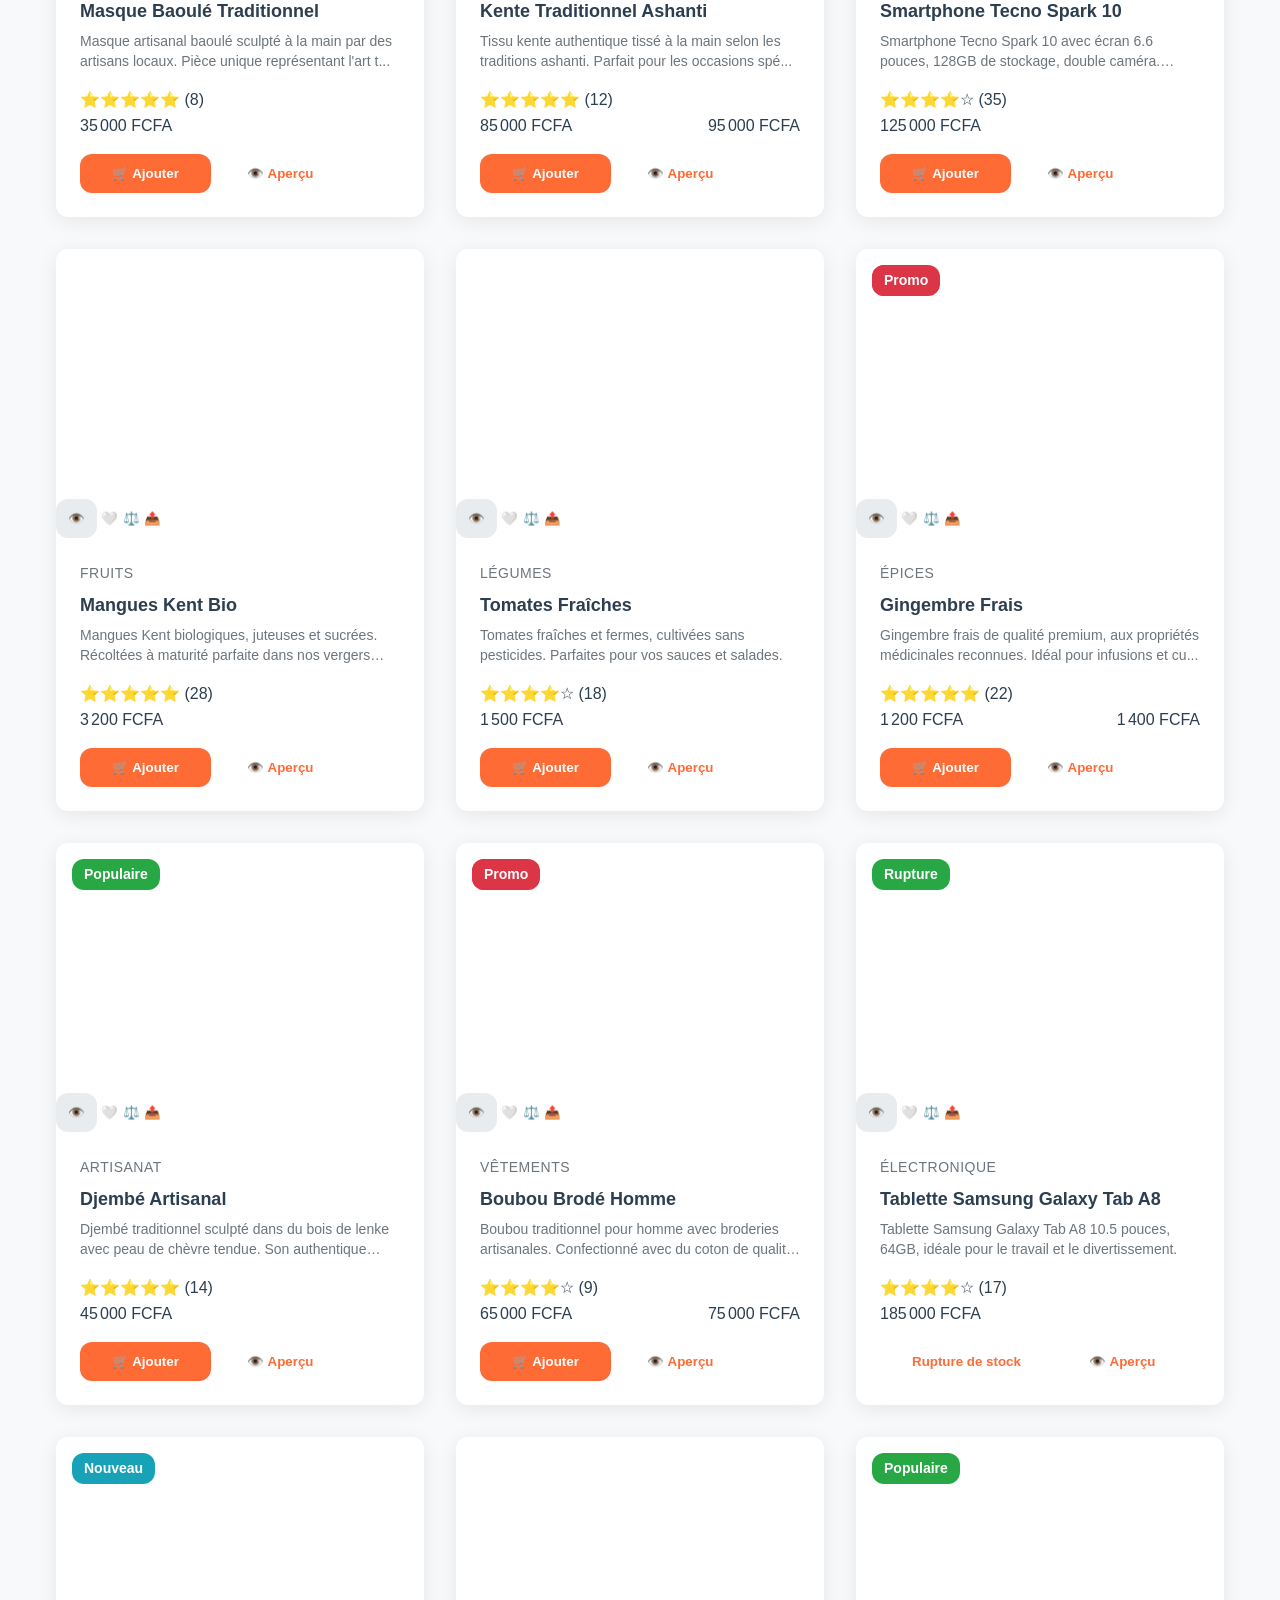
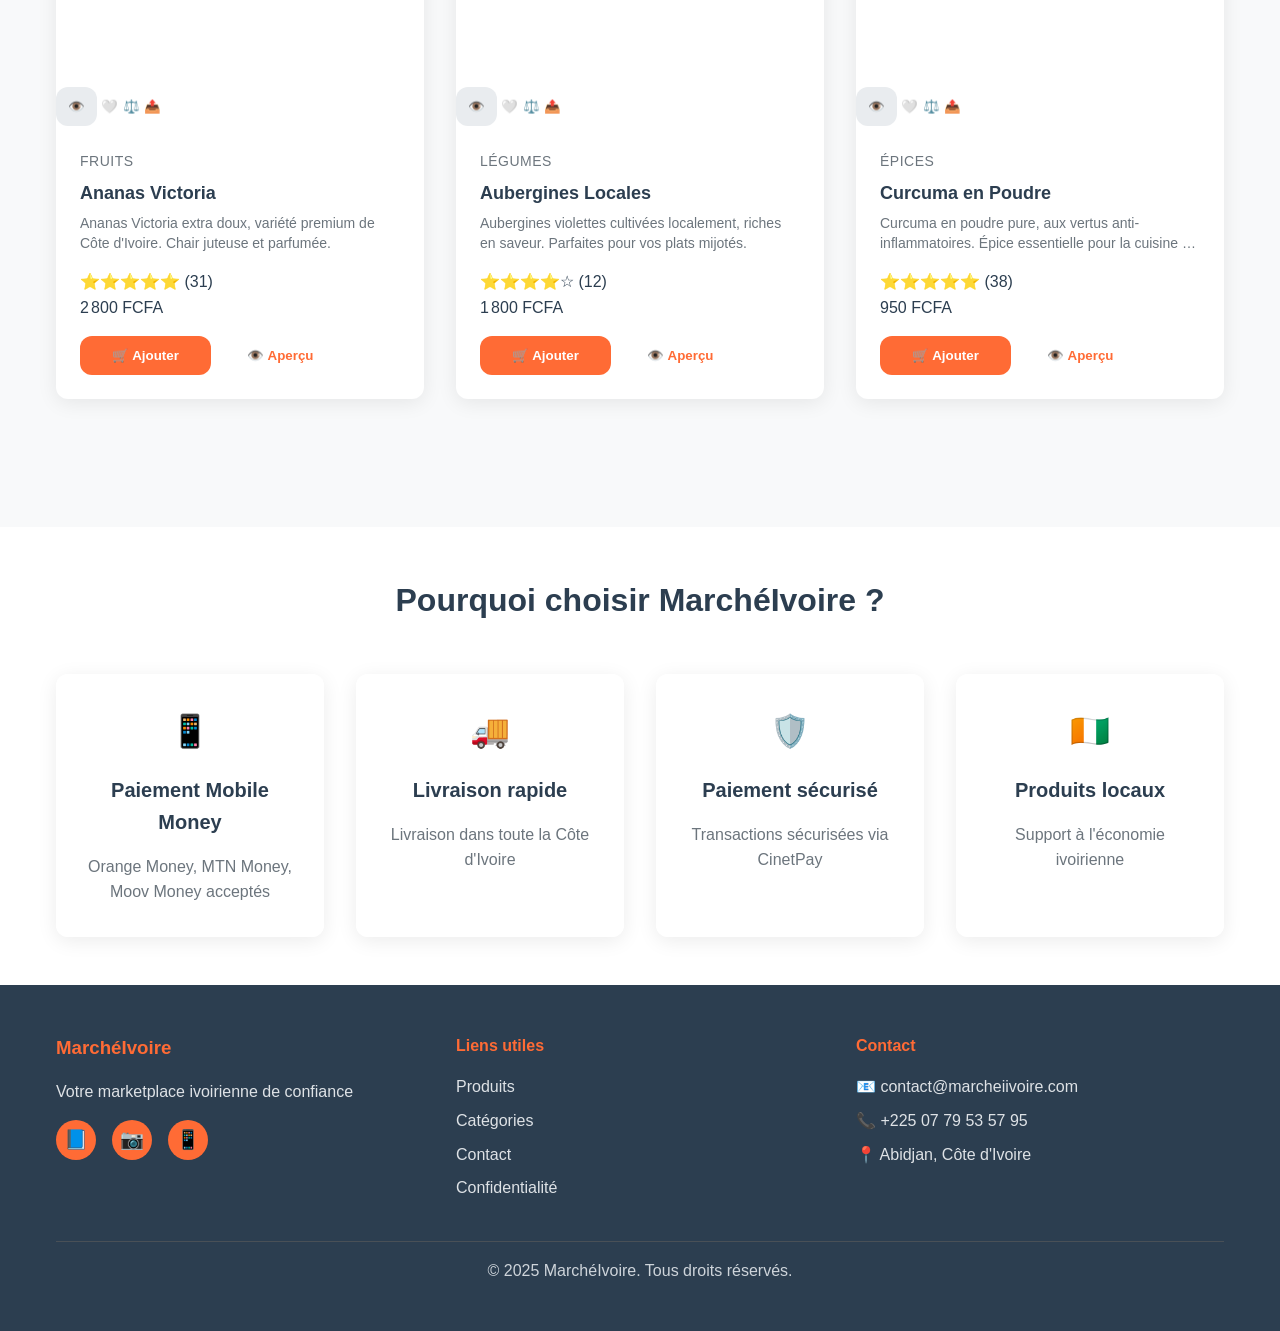
==== commit 0fd2ead3: "feat: mise à jour de index.html" ====
--- a/index.html
+++ b/index.html
@@ -309,7 +309,7 @@
      <section class="admin-hero">
         <div class="container">
             <div class="admin-profile-hero">
-                <img src="/assets/images/seplife.png" alt="Administrateur" class="admin-photo-hero">
+                <img src="assets/images/seplife.png" alt="Administrateur" class="admin-photo-hero">
                 <div class="admin-info-hero">
                     <h2 class="admin-name-hero">@seplife</h2>
                     <p class="admin-role-hero">Fondateur & CEO - IvoirMarché</p>
